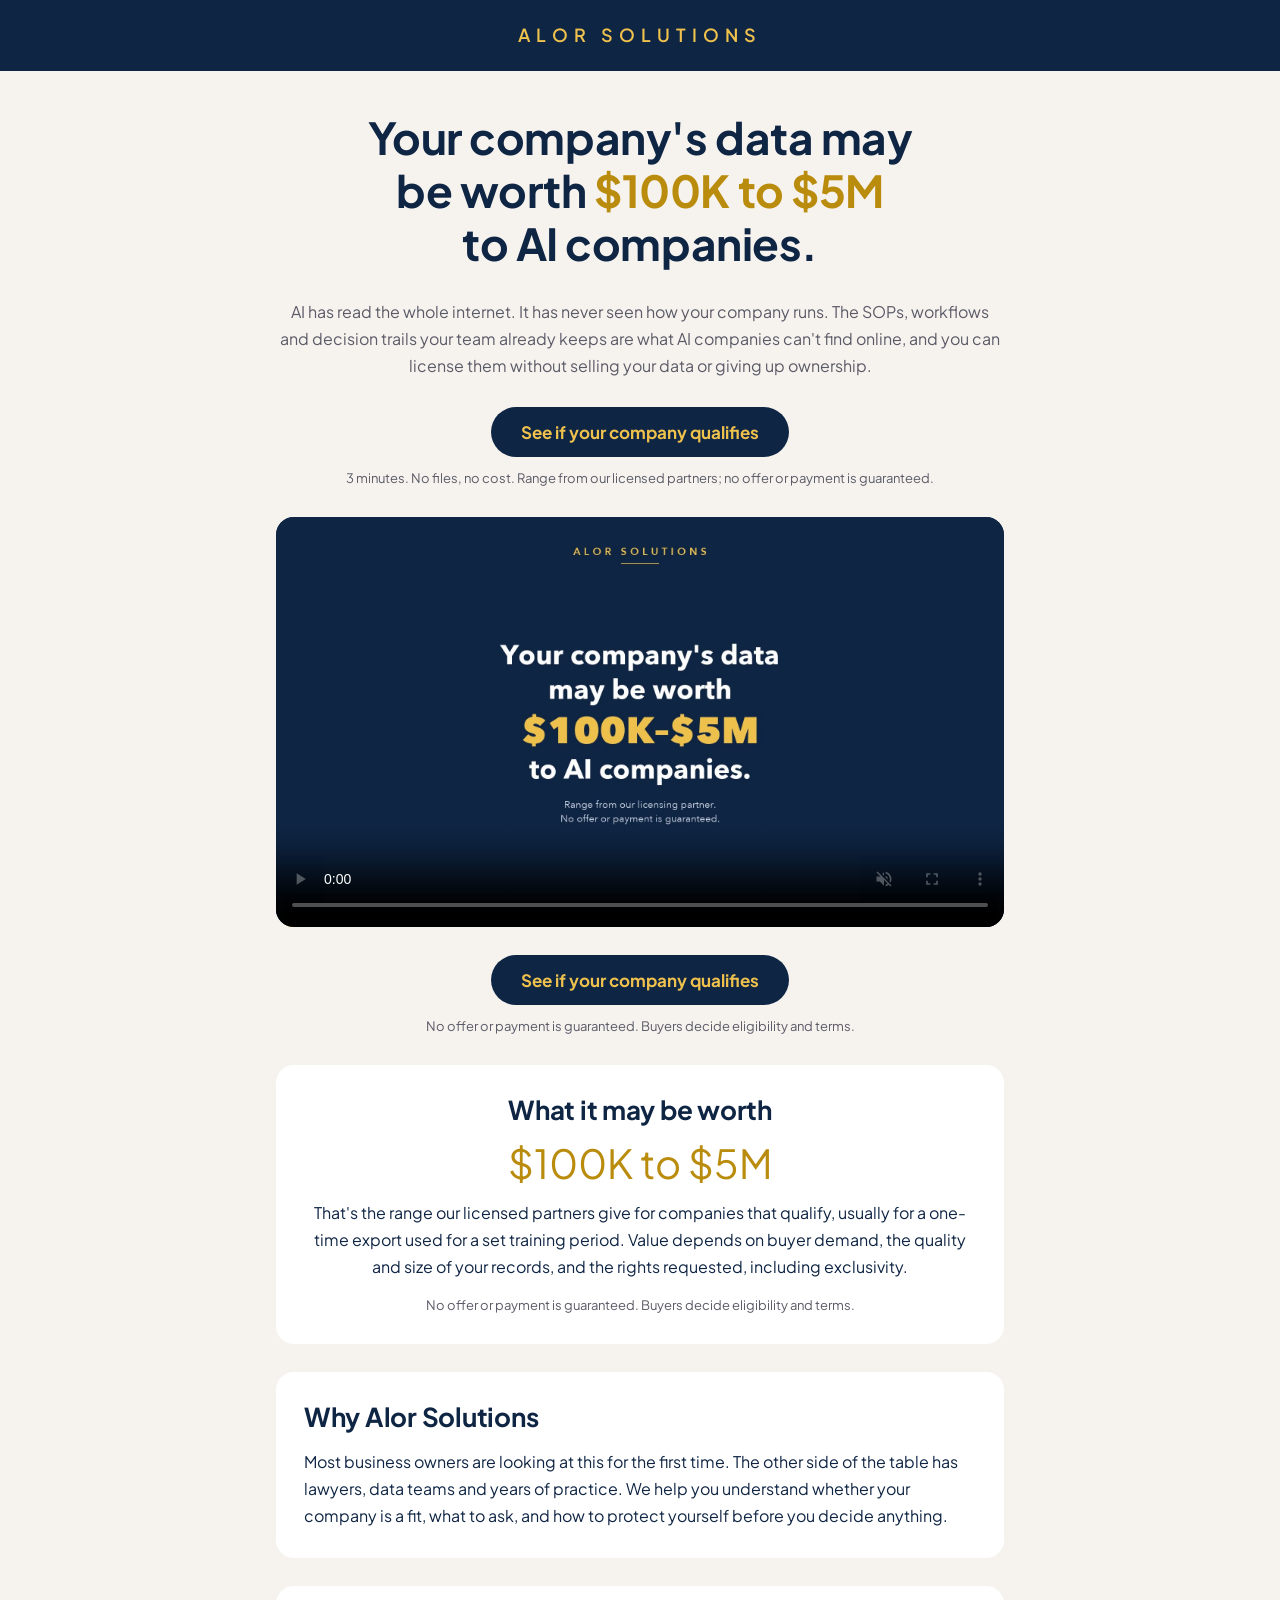
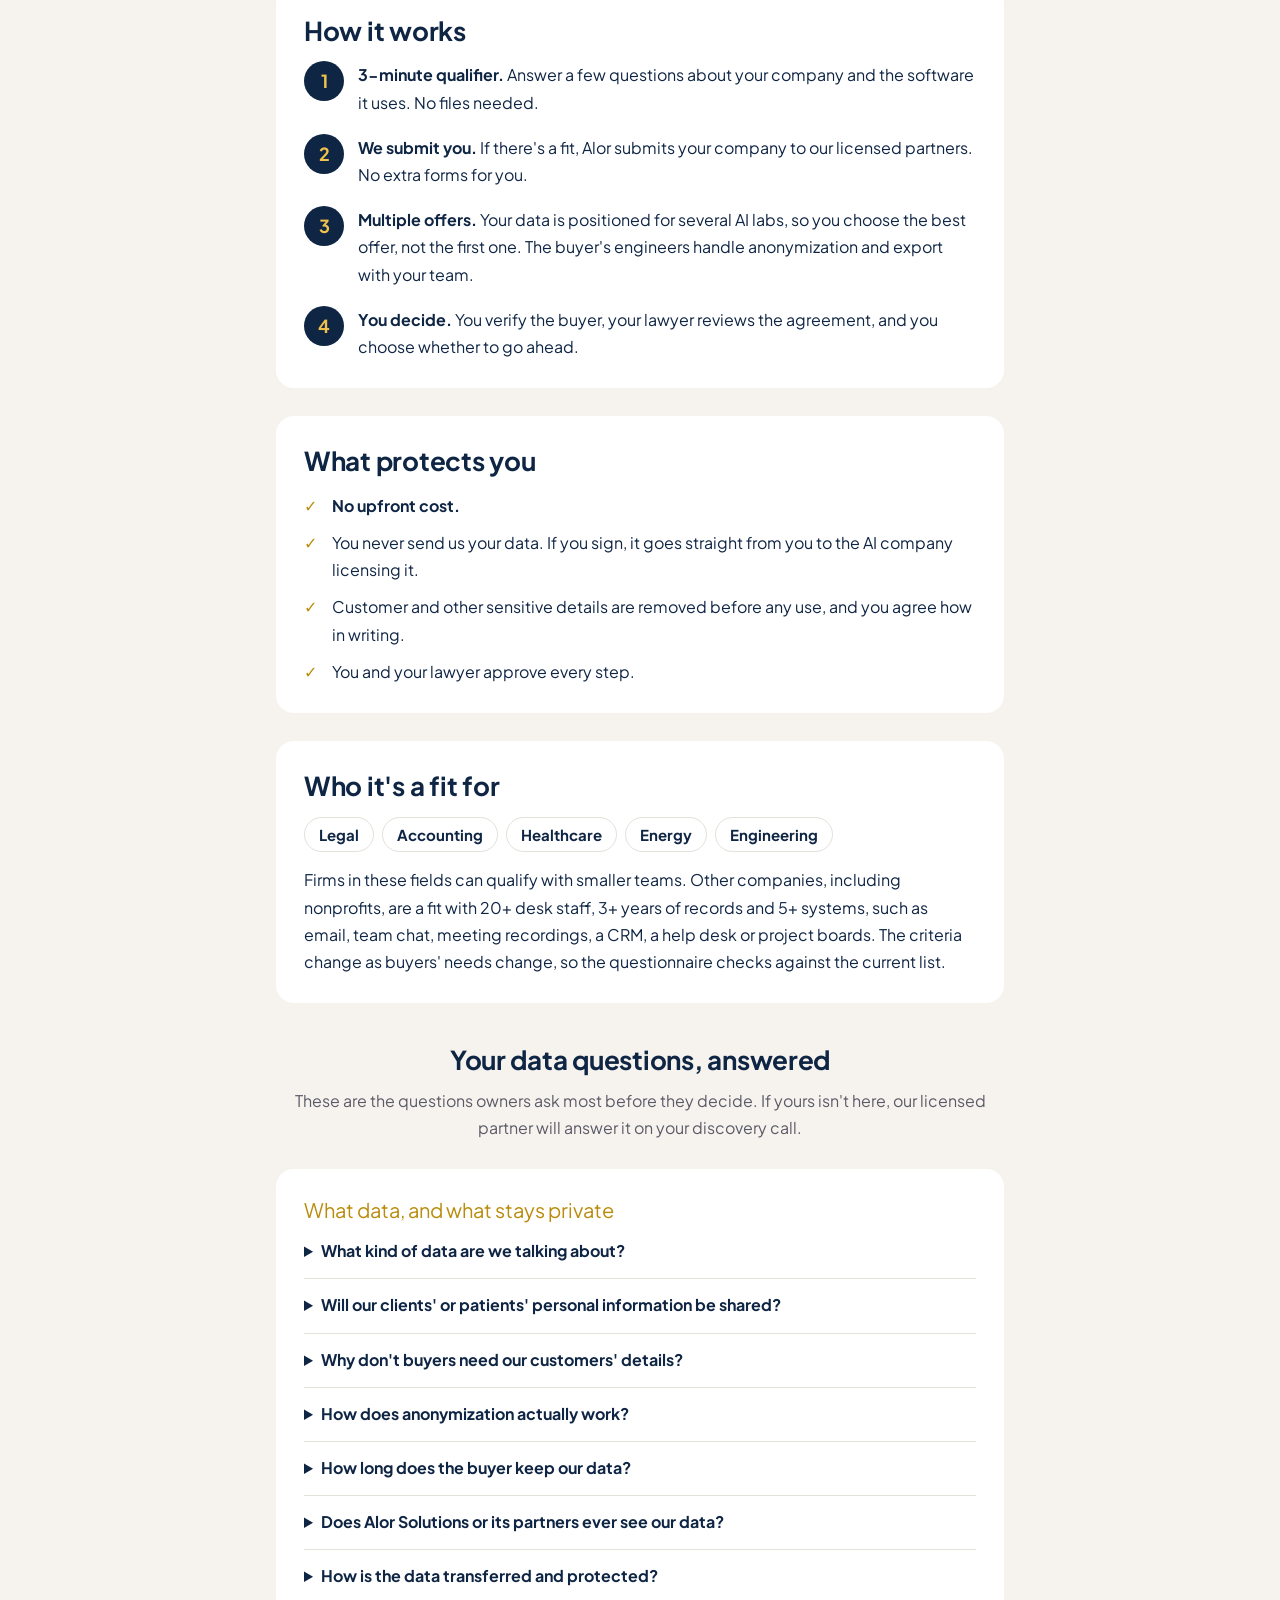
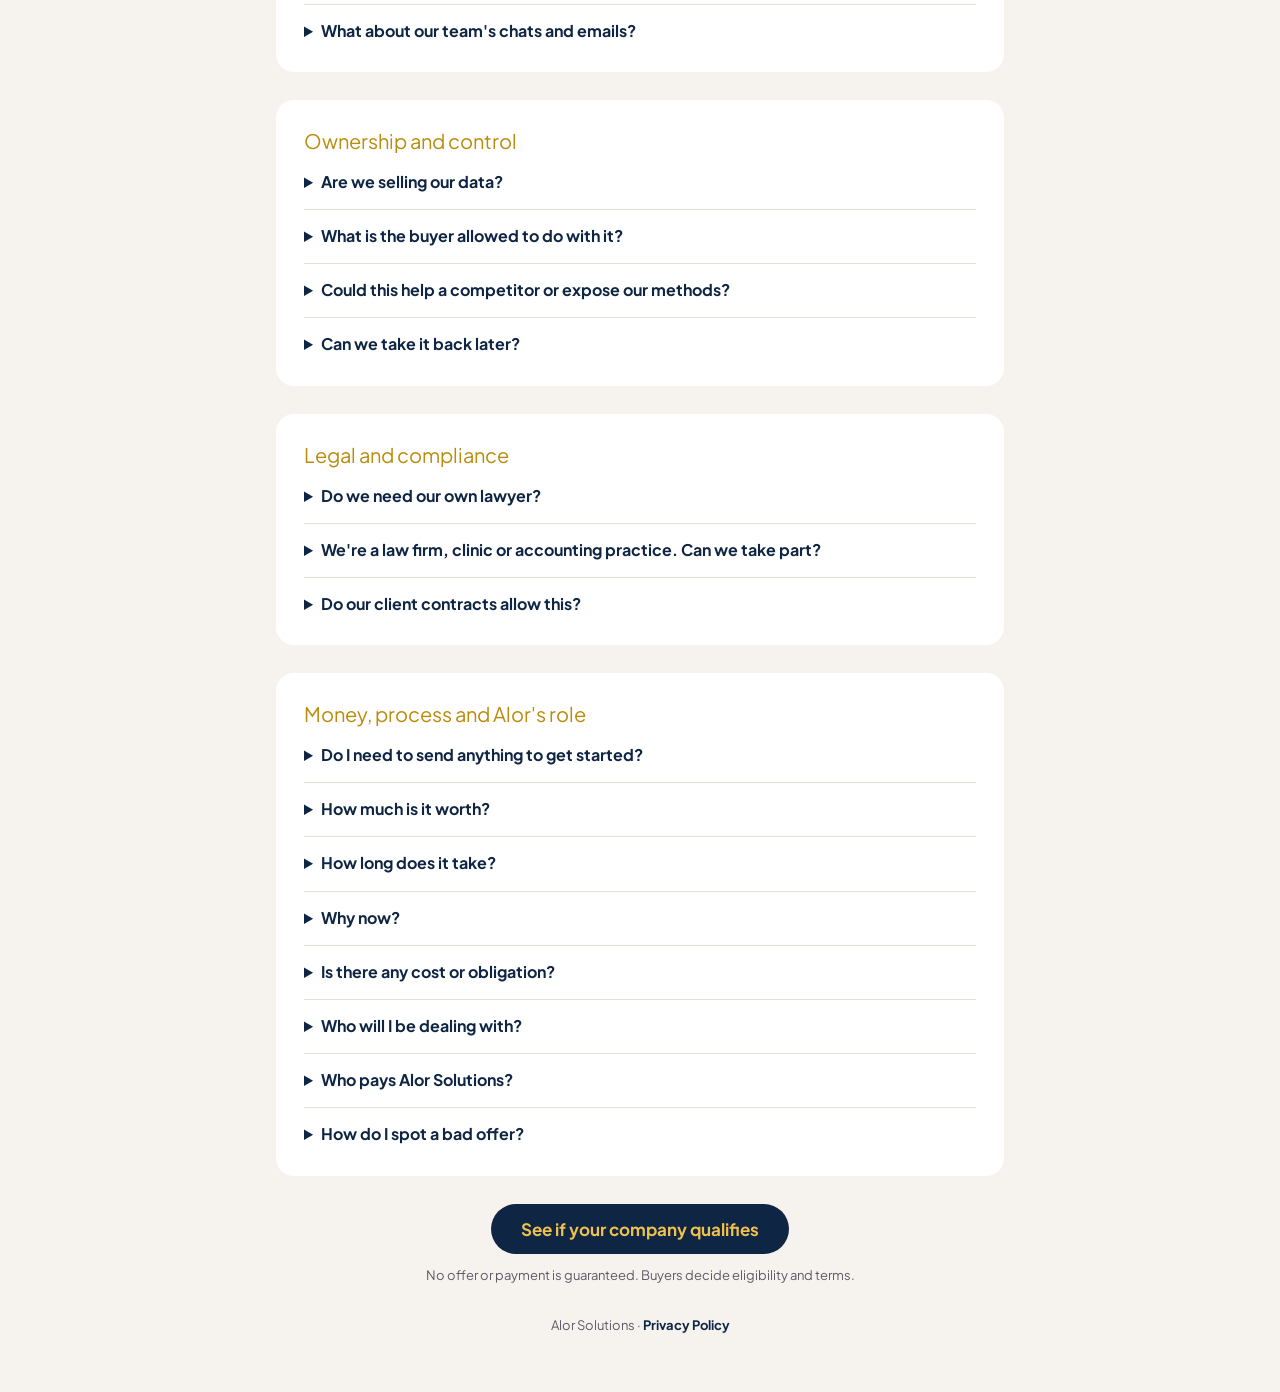
==== AIdataFunding/index.html @ 5f095475 "Publish: AI Data Funding landing page and qualifier at /AIdataFunding Adds the Alor-branded data-lic" ====
<!doctype html>
<html lang="en">
<head>
<meta charset="utf-8">
<meta name="viewport" content="width=device-width, initial-scale=1, viewport-fit=cover">
<title>AI Data Funding | Alor Solutions</title>
<meta name="description" content="Your company's operational data may be worth licensing to AI companies. See if you qualify in 3 minutes.">
<meta property="og:title" content="Your company's data may be worth licensing to AI companies">
<meta property="og:description" content="See if your company qualifies in 3 minutes. No files, no cost.">
<meta property="og:type" content="website">
<meta property="og:url" content="https://alorsolutions.com/AIdataFunding/">
<meta property="og:image" content="https://alorsolutions.com/AIdataFunding/poster-16x9.jpg">
<meta name="twitter:card" content="summary_large_image">
<link rel="preconnect" href="https://fonts.googleapis.com"><link rel="preconnect" href="https://fonts.gstatic.com" crossorigin><link rel="stylesheet" href="https://fonts.googleapis.com/css2?family=Plus+Jakarta+Sans:wght@400;500;600;700;800&display=swap">
<link rel="icon" href="/favicon.png">
<link rel="stylesheet" href="dl.css">
</head>
<body>
<header class="band"><a class="wordmark" href="/">ALOR SOLUTIONS</a></header>

<main class="wrap">
  <h1>Your company's data may be worth <em>$100K&nbsp;to&nbsp;$5M</em> to AI companies.</h1>
  <p class="lede">AI has read the whole internet. It has never seen how your company runs. The SOPs, workflows and decision trails your team already keeps are what AI companies can't find online, and you can license them without selling your data or giving up ownership.</p>
  <div class="cta-row">
    <a class="btn" href="qualify/">See if your company qualifies</a>
    <p class="fine">3 minutes. No files, no cost. Range from our licensed partners; no offer or payment is guaranteed.</p>
  </div>

  <video class="video h" src="alor-data-licensing-16x9.mp4" poster="poster-16x9.jpg" controls muted playsinline preload="metadata" aria-label="Alor Solutions: your company's data may be worth licensing"></video>
  <video class="video v" src="alor-data-licensing-9x16.mp4" poster="poster-9x16.jpg" controls muted playsinline preload="metadata" aria-label="Alor Solutions: your company's data may be worth licensing"></video>

  <div class="cta-row">
    <a class="btn" href="qualify/">See if your company qualifies</a>
    <p class="fine">No offer or payment is guaranteed. Buyers decide eligibility and terms.</p>
  </div>

  <section class="card value">
    <h2>What it may be worth</h2>
    <p class="big">$100K to $5M</p>
    <p>That's the range our licensed partners give for companies that qualify, usually for a one-time export used for a set training period. Value depends on buyer demand, the quality and size of your records, and the rights requested, including exclusivity.</p>
    <p class="fine">No offer or payment is guaranteed. Buyers decide eligibility and terms.</p>
  </section>

  <section class="card">
    <h2>Why Alor Solutions</h2>
    <p>Most business owners are looking at this for the first time. The other side of the table has lawyers, data teams and years of practice. We help you understand whether your company is a fit, what to ask, and how to protect yourself before you decide anything.</p>
  </section>

  <section class="card">
    <h2>How it works</h2>
    <ol class="steps">
      <li><div><b>3-minute qualifier.</b> Answer a few questions about your company and the software it uses. No files needed.</div></li>
      <li><div><b>We submit you.</b> If there's a fit, Alor submits your company to our licensed partners. No extra forms for you.</div></li>
      <li><div><b>Multiple offers.</b> Your data is positioned for several AI labs, so you choose the best offer, not the first one. The buyer's engineers handle anonymization and export with your team.</div></li>
      <li><div><b>You decide.</b> You verify the buyer, your lawyer reviews the agreement, and you choose whether to go ahead.</div></li>
    </ol>
  </section>

  <section class="card">
    <h2>What protects you</h2>
    <ul class="ticks">
      <li><b>No upfront cost.</b></li>
      <li>You never send us your data. If you sign, it goes straight from you to the AI company licensing it.</li>
      <li>Customer and other sensitive details are removed before any use, and you agree how in writing.</li>
      <li>You and your lawyer approve every step.</li>
    </ul>
  </section>

  <section class="card">
    <h2>Who it's a fit for</h2>
    <div class="tags"><span class="tag">Legal</span><span class="tag">Accounting</span><span class="tag">Healthcare</span><span class="tag">Energy</span><span class="tag">Engineering</span></div>
    <p>Firms in these fields can qualify with smaller teams. Other companies, including nonprofits, are a fit with 20+ desk staff, 3+ years of records and 5+ systems, such as email, team chat, meeting recordings, a CRM, a help desk or project boards. The criteria change as buyers' needs change, so the questionnaire checks against the current list.</p>
  </section>

  <section class="faq-head">
    <h2>Your data questions, answered</h2>
    <p class="lede">These are the questions owners ask most before they decide. If yours isn't here, our licensed partner will answer it on your discovery call.</p>
  </section>

  <section class="card">
    <h3 class="group">What data, and what stays private</h3>
    <details><summary>What kind of data are we talking about?</summary><p>Mostly records of how your business works: SOPs and playbooks, process documents, project and task histories, CRM stages, templates, knowledge base articles and reports. Buyers are interested in how work gets done and how decisions get made. You decide what is included, and you can leave anything out.</p></details>
    <details><summary>Will our clients' or patients' personal information be shared?</summary><p>It shouldn't be. Agreements in this market require customer names, contact details and other personal or confidential information to be removed before the data is used. You agree in writing how that happens before anything moves. Ask the buyer to explain their anonymization process in writing, and have your lawyer confirm it meets your obligations.</p></details>
    <details><summary>Why don't buyers need our customers' details?</summary><p>They're interested in how work moves between people and software: a request comes in, someone replies, updates the CRM, then closes it out in billing. That's what AI agents learn from. Who the customer was doesn't matter to them, which is why identities can be removed without losing what makes the data useful.</p></details>
    <details><summary>How does anonymization actually work?</summary><p>There are two common methods. <b>Redaction</b> blanks out identifying details: "Anna emailed Bob about Acme Corp" becomes "[name] emailed [name] about [company]." <b>Transformation</b> swaps them for made-up ones: "Sean emailed Ed about ABC Company." The workflow stays intact, but the real people and companies are gone. Agree in writing which method is used, who does it, and whether it happens before the data leaves your company.</p></details>
    <details><summary>How long does the buyer keep our data?</summary><p>It varies by buyer. Some use a one-time export for a set training period, often around 90 days, then delete it. Don't rely on a typical practice: put the retention period and deletion in the agreement, and ask for written confirmation when it's deleted.</p></details>
    <details><summary>Does Alor Solutions or its partners ever see our data?</summary><p>No. We never ask for, receive or store your business datasets. To start, we only need a general description of the kinds of records you keep. If you sign an agreement, data goes straight from your company to the AI company licensing it.</p></details>
    <details><summary>How is the data transferred and protected?</summary><p>Only after you sign, and only straight to the AI company licensing it. Security terms belong in the agreement. Ask how the data is encrypted in transit and at rest, who can access it, how long it is kept, and how it is deleted at the end.</p></details>
    <details><summary>What about our team's chats and emails?</summary><p>Internal messages often contain employee personal information. If you include them, they need the same removal of personal details, and you may need to tell staff or get consent depending on where you operate. Many companies simply exclude them.</p></details>
  </section>

  <section class="card">
    <h3 class="group">Ownership and control</h3>
    <details><summary>Are we selling our data?</summary><p>No. This is a license, not a sale. You keep ownership of your records. The license spells out what the buyer may use, for what purpose and for how long.</p></details>
    <details><summary>What is the buyer allowed to do with it?</summary><p>Only what the agreement permits, usually training and improving AI models. Check whether the buyer may share or resell the data, whether the license is exclusive, how long it lasts, and what happens when it ends.</p></details>
    <details><summary>Could this help a competitor or expose our methods?</summary><p>It's a fair concern. Models learn general patterns, not your files, but you should still keep out anything you consider a trade secret or a core competitive method. You choose the scope, and you can negotiate limits on how the data is used.</p></details>
    <details><summary>Can we take it back later?</summary><p>You can usually stop future use under the agreement's termination terms, and ask that copies be deleted. A model that has already learned from the data generally can't unlearn it, so treat what you include as a permanent decision.</p></details>
  </section>

  <section class="card">
    <h3 class="group">Legal and compliance</h3>
    <details><summary>Do we need our own lawyer?</summary><p>Yes. Have your own legal adviser review the buyer and the agreement before you sign. We help you prepare the right questions, but we don't give legal advice.</p></details>
    <details><summary>We're a law firm, clinic or accounting practice. Can we take part?</summary><p>These fields are among the strongest fits, and they carry extra rules: client confidentiality and privilege for law firms, health privacy rules such as HIPAA for healthcare, and professional secrecy for accountants. Your counsel decides which records can be included and how.</p></details>
    <details><summary>Do our client contracts allow this?</summary><p>Check them. Engagement letters, NDAs, privacy policies and data processing agreements can limit how you use information about clients. Records that are purely internal, such as your own SOPs and templates, are usually simpler.</p></details>
  </section>

  <section class="card">
    <h3 class="group">Money, process and Alor's role</h3>
    <details><summary>Do I need to send anything to get started?</summary><p>No. The questionnaire only asks about the kinds of records you keep. On the discovery call, our licensed partner goes through your systems with you. You never send data to get started.</p></details>
    <details><summary>How much is it worth?</summary><p>Our licensed partners give a range of $100K to $5M for companies that qualify. There's no standard price within it: value depends on buyer demand, the quality and size of your records and the rights requested, including exclusivity. The buyer decides whether to proceed and what to pay. Anyone who promises you a specific figure before reviewing your data is a red flag.</p></details>
    <details><summary>How long does it take?</summary><p>The first step, a short inventory of your software, takes minutes. From start to finish it currently takes about six to eight weeks.</p></details>
    <details><summary>Why now?</summary><p>AI companies need real business data because AI can't yet teach itself how work gets done. As they collect more of it, each new company's data becomes less scarce, so companies that move early tend to be in the strongest position.</p></details>
    <details><summary>Is there any cost or obligation?</summary><p>No upfront cost and no obligation. You can stop at any step. If a deal completes, any success fee is set out in writing before you sign.</p></details>
    <details><summary>Who will I be dealing with?</summary><p>Alor submits your company to our licensed partners, who then contact you directly to start the review. Any buyer is introduced to you by name, and you can verify both before going further.</p></details>
    <details><summary>Who pays Alor Solutions?</summary><p>There's no cost to you. Alor is compensated by our licensed partners if a deal completes.</p></details>
    <details><summary>How do I spot a bad offer?</summary><p>Walk away if anyone asks you to pay upfront, wants your raw data before a signed agreement, won't say who uses the data or how it's protected, promises a dollar amount before seeing your records, or pushes you to decide on the first call. Hold us to the same standard.</p></details>
  </section>

  <div class="cta-row" id="qualify-cta">
    <a class="btn" href="qualify/">See if your company qualifies</a>
    <p class="fine">No offer or payment is guaranteed. Buyers decide eligibility and terms.</p>
  </div>

  <p class="sign fine">Alor Solutions · <a href="https://roladiab.com/privacy" target="_blank" rel="noopener">Privacy Policy</a></p>
</main>
<script>
  // Keep a rep's code (?rep=CODE) on the way to the qualifier.
  (function () {
    var rep = new URLSearchParams(location.search).get("rep");
    if (!rep) return;
    document.querySelectorAll('a[href="qualify/"]') /* all qualifier buttons */.forEach(function (a) { a.href = "qualify/?rep=" + encodeURIComponent(rep); });
  })();
</script>
</body>
</html>
---- AIdataFunding/dl.css ----
/* AI Data Funding pages. Alor Solutions brand, matching alorsolutions.com (src/index.css). */
:root {
  --blue: #0F2544;      /* Alor navy */
  --gold: #EFC14D;      /* Alor gold */
  --gold-text: #BA8C0D; /* Alor gold-dark, for gold text on light backgrounds */
  --ink: #0F2544;
  --muted: #5B5B67;
  --page: #F6F3EF;      /* Alor cream */
  --card: #FFFFFF;
  --line: #E4E1DA;
  --err: #B3261E;
  --serif: 'Plus Jakarta Sans', 'Inter', system-ui, sans-serif;
  --sans: 'Plus Jakarta Sans', 'Inter', system-ui, sans-serif;
}
* { box-sizing: border-box; }
[hidden] { display: none !important; }
html { -webkit-text-size-adjust: 100%; }
body { margin: 0; background: var(--page); color: var(--ink); font: 16px/1.7 var(--sans); }
.band { background: var(--blue); padding: 22px max(16px, env(safe-area-inset-right, 0px)) 22px max(16px, env(safe-area-inset-left, 0px)); text-align: center; }
.wordmark { font: 600 18px var(--serif); letter-spacing: 6px; color: var(--gold); text-decoration: none; }
.wrap { max-width: 760px; margin: 0 auto; padding: 40px max(16px, env(safe-area-inset-right, 0px)) 56px max(16px, env(safe-area-inset-left, 0px)); display: grid; gap: 28px; }
.wrap.narrow { max-width: 640px; }
h1, h2 { font-family: var(--serif); color: var(--blue); text-wrap: balance; margin: 0; font-weight: 700; letter-spacing: -0.01em; }
h1 { font-size: clamp(30px, 6vw, 44px); line-height: 1.2; text-align: center; }
h1 em { color: var(--gold-text); font-style: normal; }
h2 { font-size: 26px; line-height: 1.3; }
.intro { display: grid; gap: 10px; }
.lede { text-align: center; max-width: 60ch; margin: 0 auto; color: var(--muted); }
.video { width: 100%; max-width: 100%; border-radius: 18px; background: var(--blue); display: block; aspect-ratio: 16 / 9; }
.video.v { display: none; aspect-ratio: 9 / 16; max-width: 360px; margin: 0 auto; }
@media (max-width: 560px) { .video.h { display: none; } .video.v { display: block; } }
.cta-row, .cta-col { display: flex; flex-direction: column; align-items: center; gap: 10px; }
.btn { display: inline-block; background: var(--blue); color: var(--gold); font: bold 17px var(--sans); text-decoration: none; padding: 14px 30px; border-radius: 999px; border: 0; cursor: pointer; text-align: center; }
.btn.alt { background: var(--card); color: var(--blue); border: 2px solid var(--blue); }
.btn:focus-visible, .ghost:focus-visible, input:focus-visible, select:focus-visible, textarea:focus-visible { outline: 3px solid var(--gold-text); outline-offset: 2px; }
.ghost { background: none; border: 0; color: var(--blue); font: bold 16px var(--sans); cursor: pointer; padding: 12px 8px; }
.fine { font-size: 13px; color: var(--muted); text-align: center; margin: 0; }
.fine.left { text-align: left; }
.fine a, .card a:not(.btn) { color: var(--blue); font-weight: bold; text-decoration: none; }
.card { background: var(--card); border-radius: 18px; padding: 28px; display: grid; gap: 14px; }
.card p { margin: 0; }
.steps { list-style: none; margin: 0; padding: 0; display: grid; gap: 18px; counter-reset: s; }
.steps li { display: grid; grid-template-columns: 40px 1fr; gap: 14px; align-items: start; counter-increment: s; }
.steps li::before { content: counter(s); width: 40px; height: 40px; border-radius: 999px; background: var(--blue); color: var(--gold); font: bold 18px/40px var(--serif); text-align: center; }
.steps b, .ticks b { color: var(--blue); }
.ticks { list-style: none; margin: 0; padding: 0; display: grid; gap: 10px; }
.ticks li { padding-left: 28px; position: relative; }
.ticks li::before { content: "✓"; position: absolute; left: 0; color: var(--gold-text); font-weight: bold; }
.tags { display: flex; flex-wrap: wrap; gap: 8px; }
.tag { border: 1px solid var(--line); border-radius: 999px; padding: 4px 14px; font-size: 15px; color: var(--blue); font-weight: bold; }
.value { text-align: center; }
.value .big { font: 40px/1.1 var(--serif); color: var(--gold-text); }
details { border-top: 1px solid var(--line); padding-top: 12px; }
details:first-of-type { border-top: 0; padding-top: 0; }
summary { cursor: pointer; font-weight: bold; color: var(--blue); }
details p { margin-top: 8px; }
.faq-head { display: grid; gap: 10px; text-align: center; padding-top: 12px; }
.group { margin: 0; font: 20px/1.3 var(--serif); color: var(--gold-text); }

/* Questionnaire */
.progress { list-style: none; margin: 0; padding: 0; display: grid; grid-template-columns: repeat(5, 1fr); gap: 6px; font-size: 12px; color: var(--muted); text-align: center; }
.progress li { border-top: 4px solid var(--line); padding-top: 6px; }
.progress li.on { border-color: var(--blue); color: var(--blue); font-weight: bold; }
fieldset { border: 0; margin: 0; padding: 0; display: grid; gap: 18px; min-width: 0; }
legend { font: 24px/1.3 var(--serif); color: var(--blue); padding: 0; margin-bottom: 6px; }
label { display: grid; gap: 6px; font-weight: bold; color: var(--ink); min-width: 0; }
.hint { font-weight: normal; font-size: 14px; color: var(--muted); line-height: 1.5; }
input:not([type=radio]):not([type=checkbox]), select, textarea { font: 16px var(--sans); color: var(--ink); background: var(--card); border: 1px solid var(--line); border-radius: 10px; padding: 11px 12px; width: 100%; min-width: 0; }
textarea { resize: vertical; }
.row2 { display: grid; grid-template-columns: 1fr 1fr; gap: 14px; }
@media (max-width: 480px) { .row2 { grid-template-columns: 1fr; } }
.q { display: grid; gap: 8px; }
.ql { font-weight: bold; margin: 0; }
.opt { display: flex; gap: 10px; align-items: flex-start; font-weight: normal; cursor: pointer; }
.opt input { margin-top: 5px; accent-color: var(--blue); width: 18px; height: 18px; flex: none; }
.checks { display: grid; gap: 8px; }
.consent { line-height: 1.6; }
.note { color: var(--muted); }
.manifest { display: grid; gap: 12px; background: var(--page); border-radius: 12px; padding: 16px; }
.mrow { display: grid; grid-template-columns: 1fr 120px 1fr; gap: 10px; align-items: end; }
.mrow .mname { grid-column: 1 / -1; margin: 0; color: var(--blue); font-weight: bold; }
.mrow label { font-weight: normal; font-size: 14px; }
@media (max-width: 560px) { .mrow { grid-template-columns: 1fr; } }
.nav { display: flex; justify-content: space-between; align-items: center; gap: 12px; }
.nav .btn { margin-left: auto; }
.err { color: var(--err); font-weight: bold; margin: 0; }
.result { text-align: left; }
.result h2 { text-align: center; }
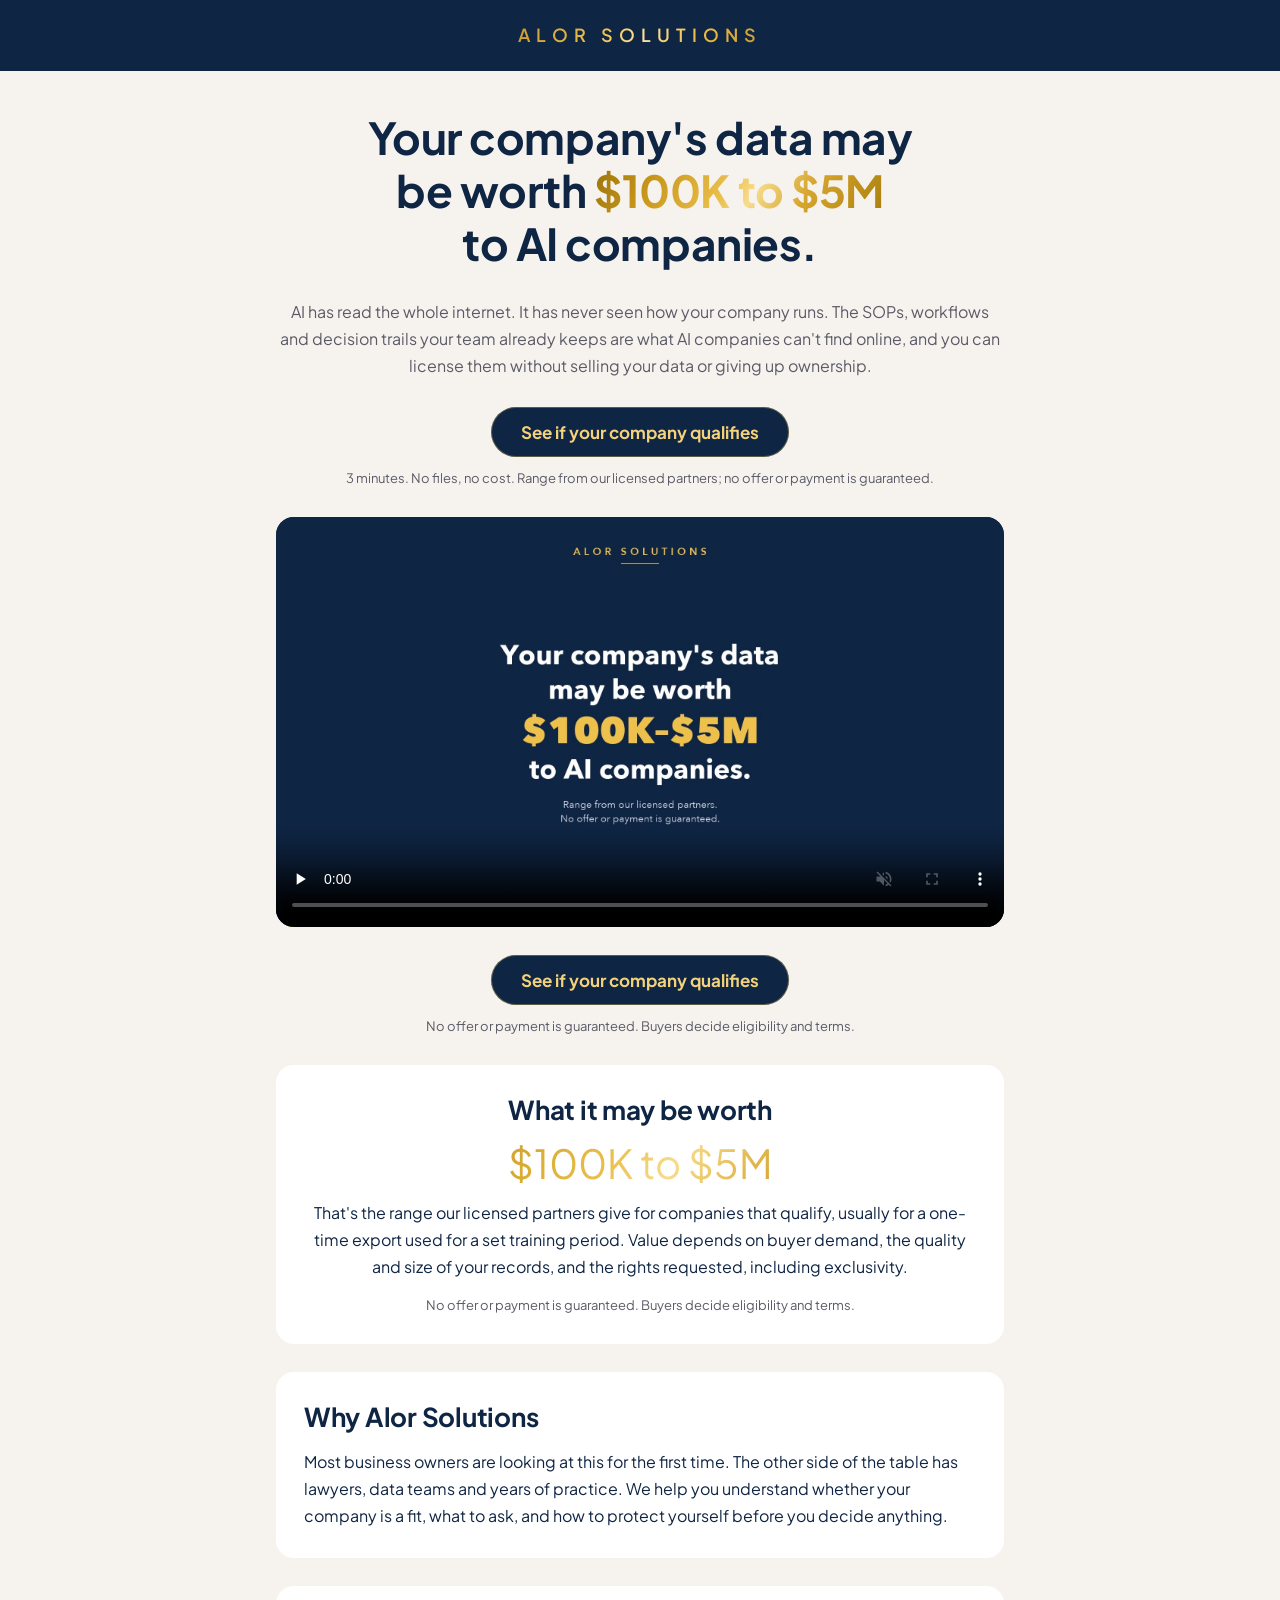
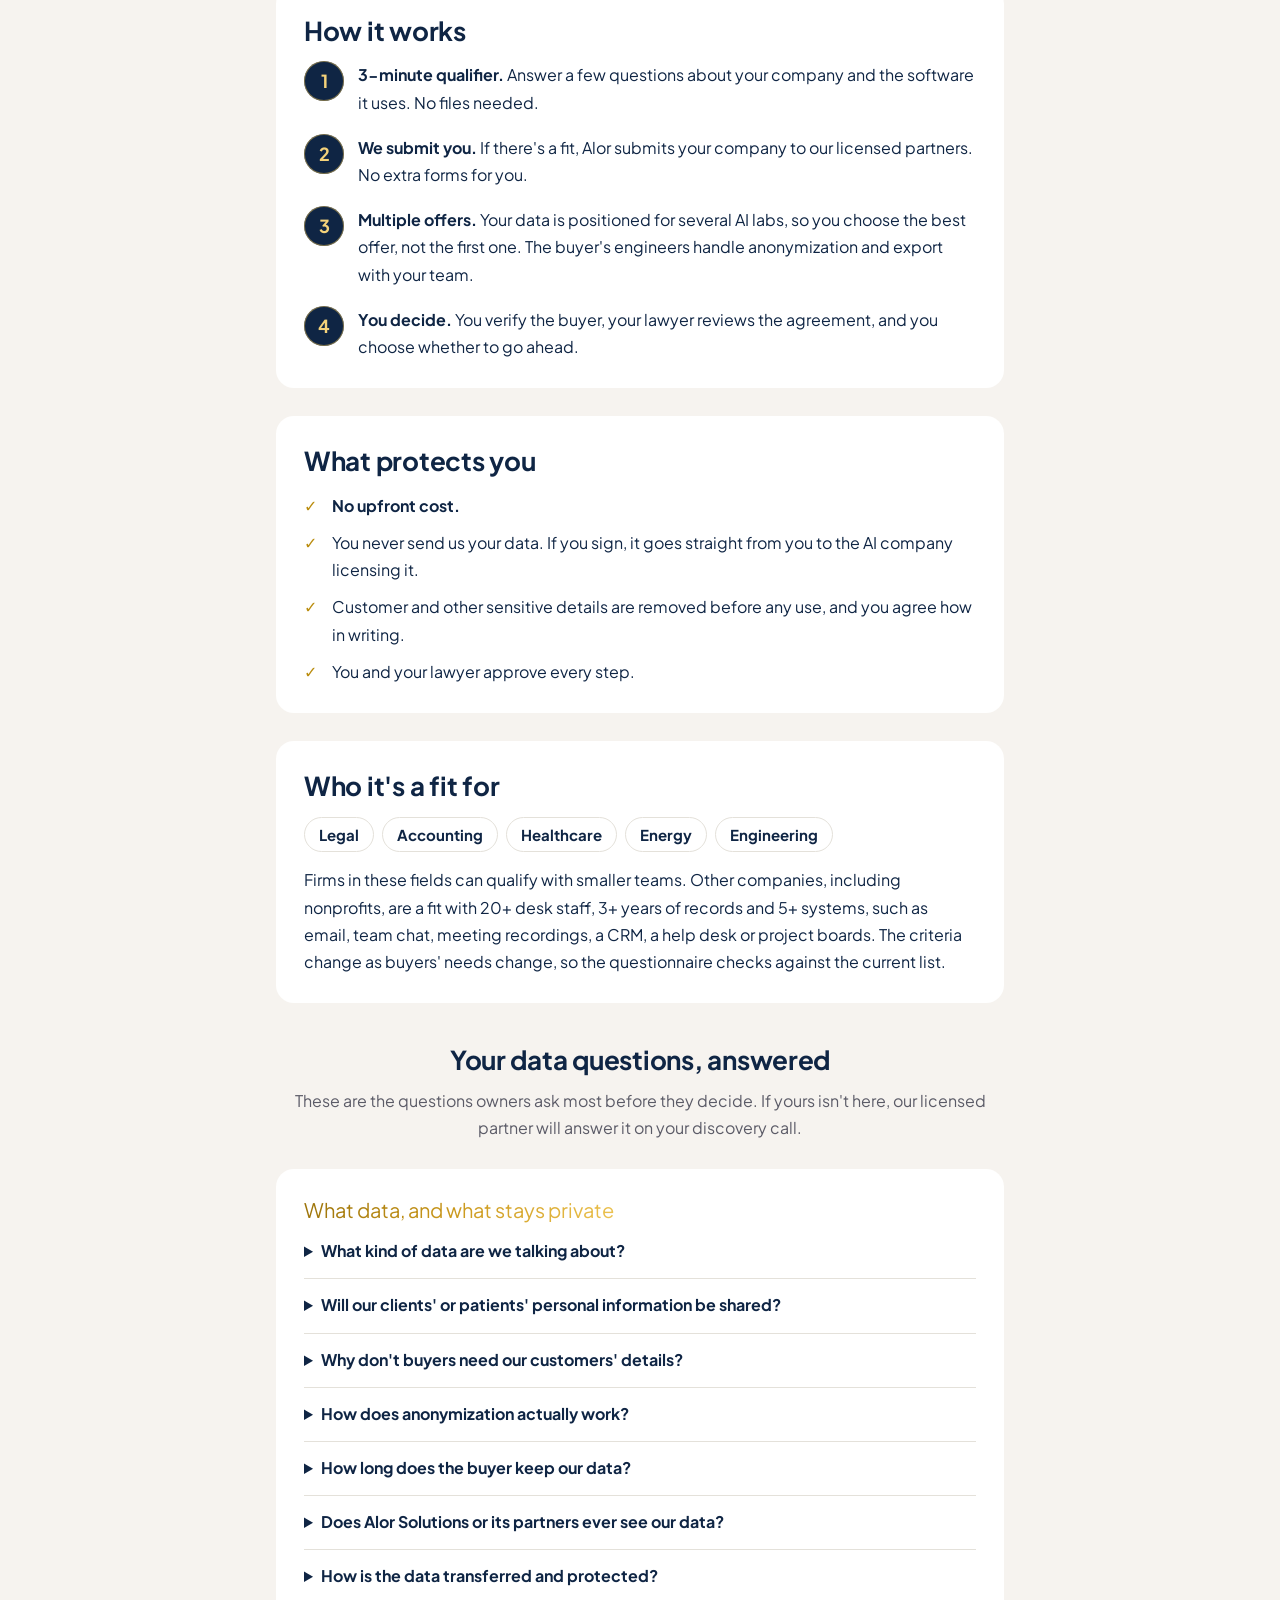
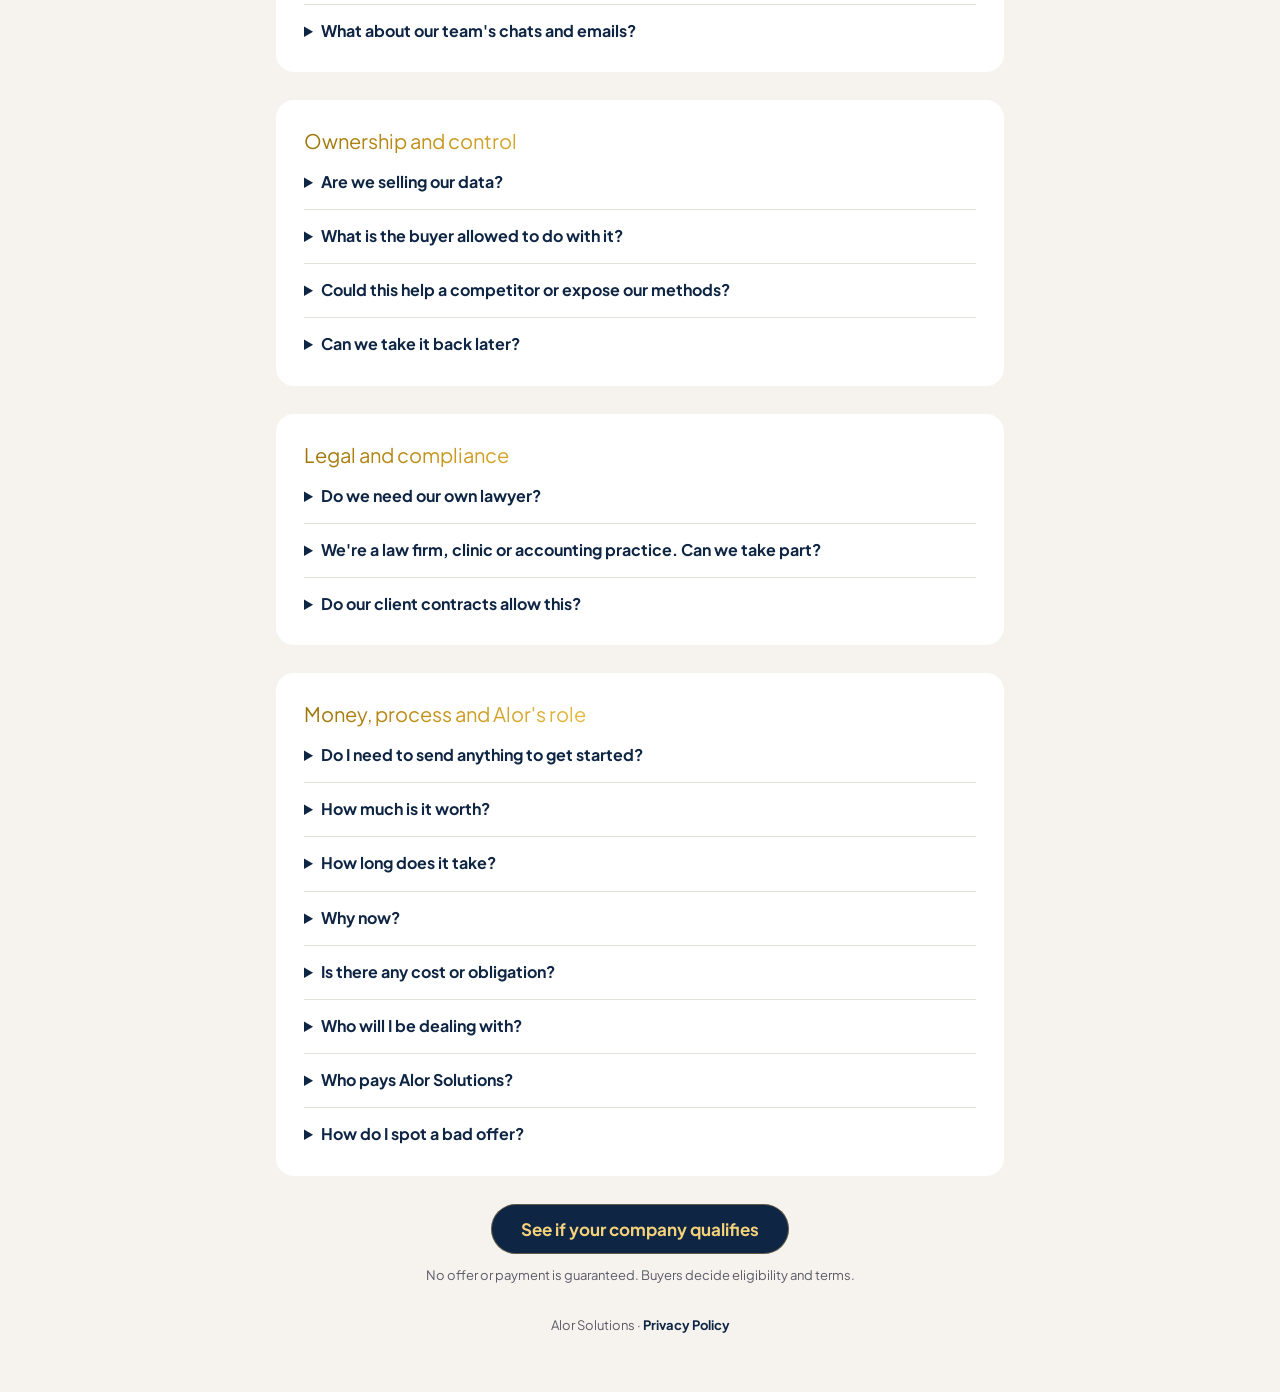
==== commit ae503c4c: "AI Data Funding: no Alor booking step, 'licensed partners' wording, metallic gold - Qualified/review" ====
--- a/AIdataFunding/index.html
+++ b/AIdataFunding/index.html
@@ -26,8 +26,8 @@
     <p class="fine">3 minutes. No files, no cost. Range from our licensed partners; no offer or payment is guaranteed.</p>
   </div>
 
-  <video class="video h" src="alor-data-licensing-16x9.mp4" poster="poster-16x9.jpg" controls muted playsinline preload="metadata" aria-label="Alor Solutions: your company's data may be worth licensing"></video>
-  <video class="video v" src="alor-data-licensing-9x16.mp4" poster="poster-9x16.jpg" controls muted playsinline preload="metadata" aria-label="Alor Solutions: your company's data may be worth licensing"></video>
+  <video class="video h" src="alor-data-licensing-16x9.mp4" poster="poster-16x9.jpg" controls muted playsinline preload="none" aria-label="Alor Solutions: your company's data may be worth licensing"></video>
+  <video class="video v" src="alor-data-licensing-9x16.mp4" poster="poster-9x16.jpg" controls muted playsinline preload="none" aria-label="Alor Solutions: your company's data may be worth licensing"></video>
 
   <div class="cta-row">
     <a class="btn" href="qualify/">See if your company qualifies</a>
--- a/AIdataFunding/dl.css
+++ b/AIdataFunding/dl.css
@@ -86,3 +86,24 @@
 .err { color: var(--err); font-weight: bold; margin: 0; }
 .result { text-align: left; }
 .result h2 { text-align: center; }
+
+/* Elevated metallic gold (Alor gold family). Solid fallback first, gradient where supported. */
+:root {
+  --gold-metal: linear-gradient(120deg, #9A7209 0%, #C9971C 22%, #E9BE4A 45%, #F7DC8C 55%, #D6A52E 72%, #A87E0B 100%);
+  --gold-metal-light: linear-gradient(120deg, #C99A2E 0%, #EFC14D 35%, #FBE3A0 52%, #EFC14D 70%, #C99A2E 100%);
+}
+h1 em, .value .big, .group {
+  color: var(--gold-text);
+  background: var(--gold-metal);
+  -webkit-background-clip: text;
+  background-clip: text;
+  -webkit-text-fill-color: transparent;
+}
+.wordmark {
+  background: var(--gold-metal-light);
+  -webkit-background-clip: text;
+  background-clip: text;
+  -webkit-text-fill-color: transparent;
+}
+.btn { color: #F4D27A; box-shadow: inset 0 0 0 1px rgba(239, 193, 77, 0.35); }
+.steps li::before { color: #F4D27A; box-shadow: inset 0 0 0 1px rgba(239, 193, 77, 0.45); }
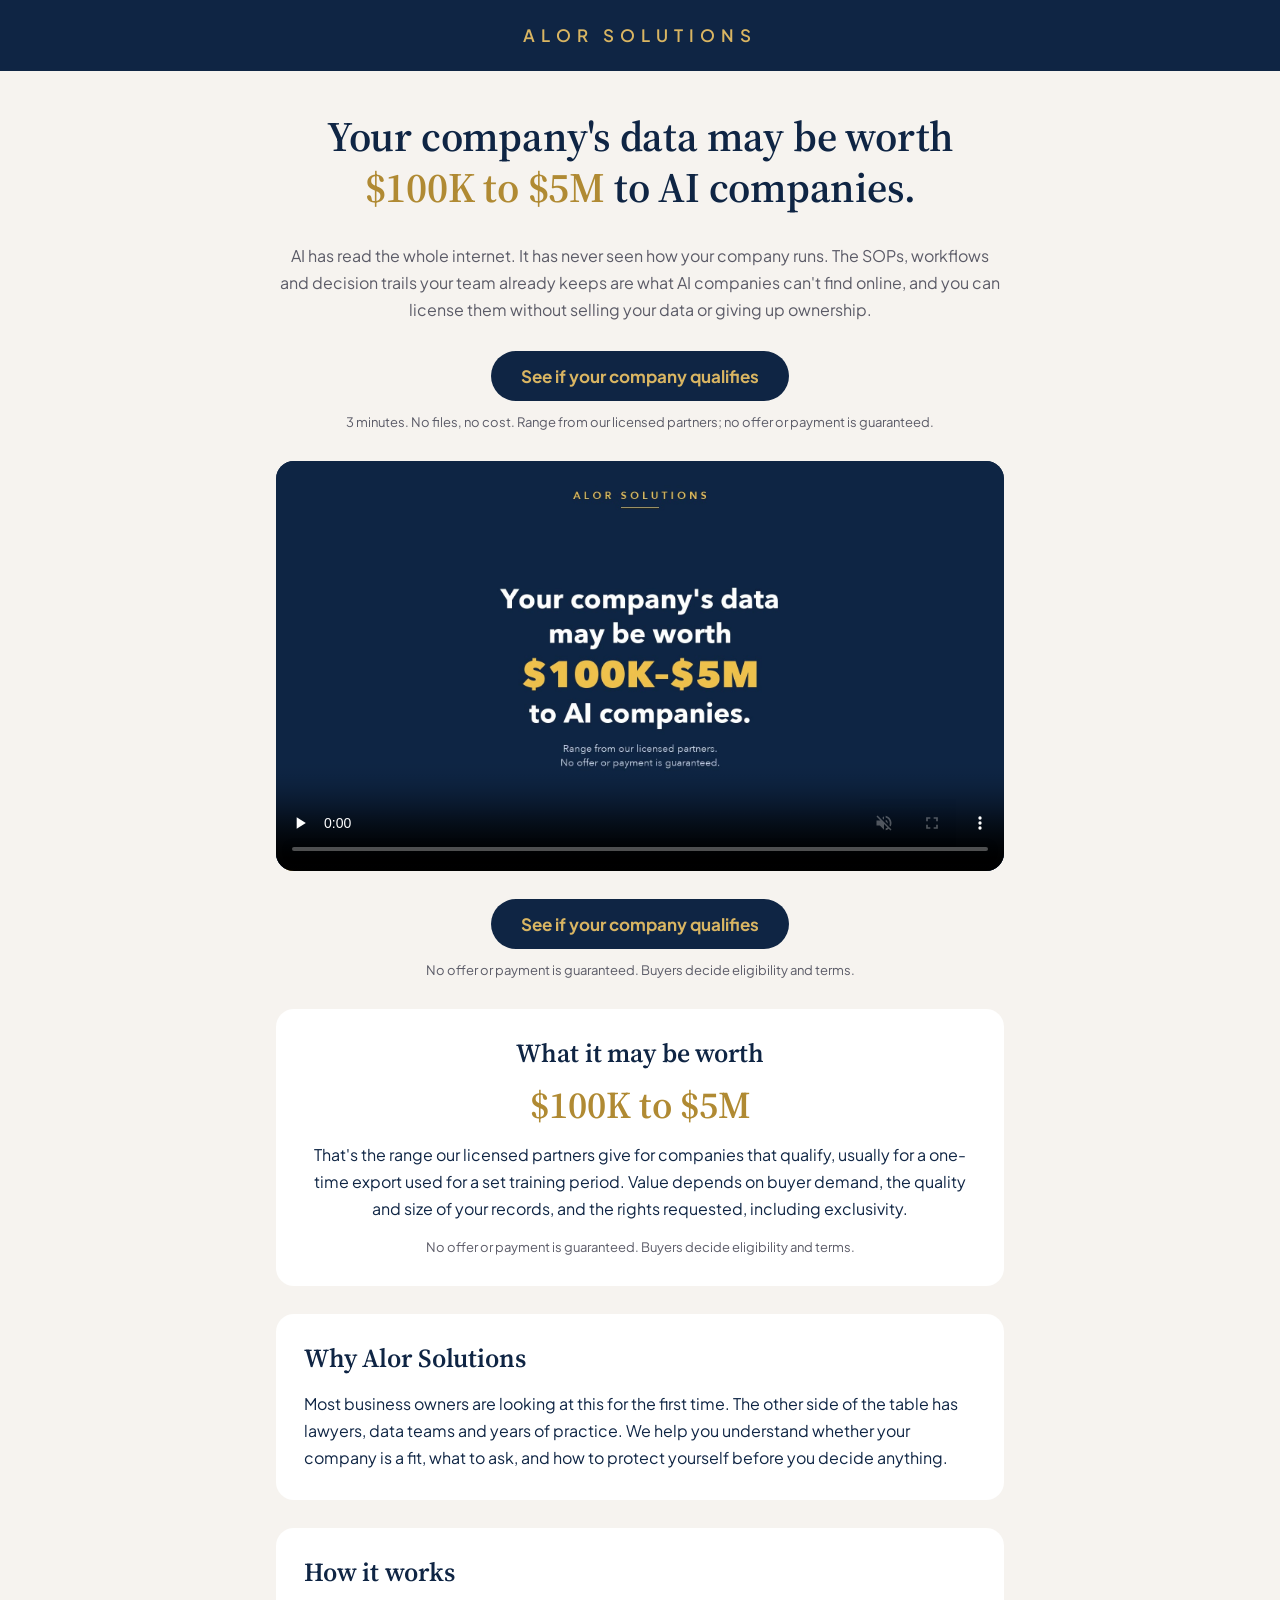
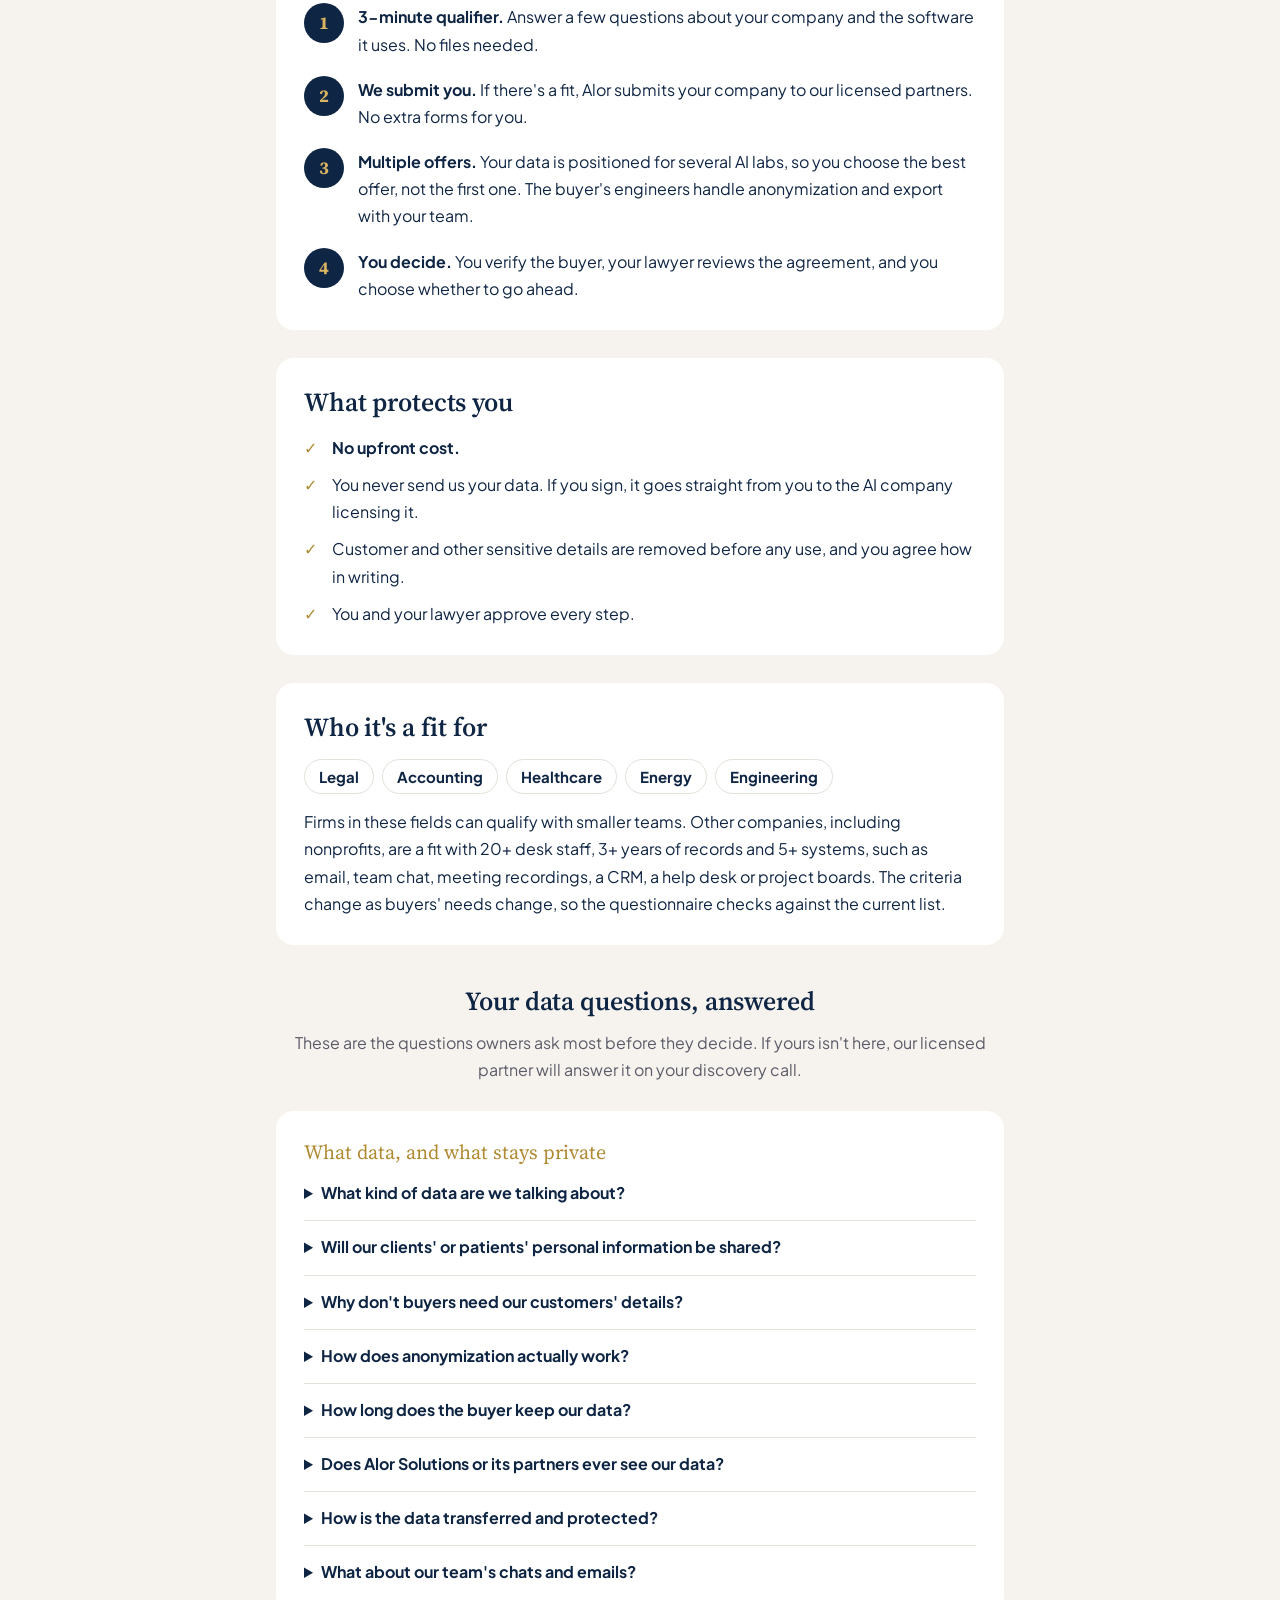
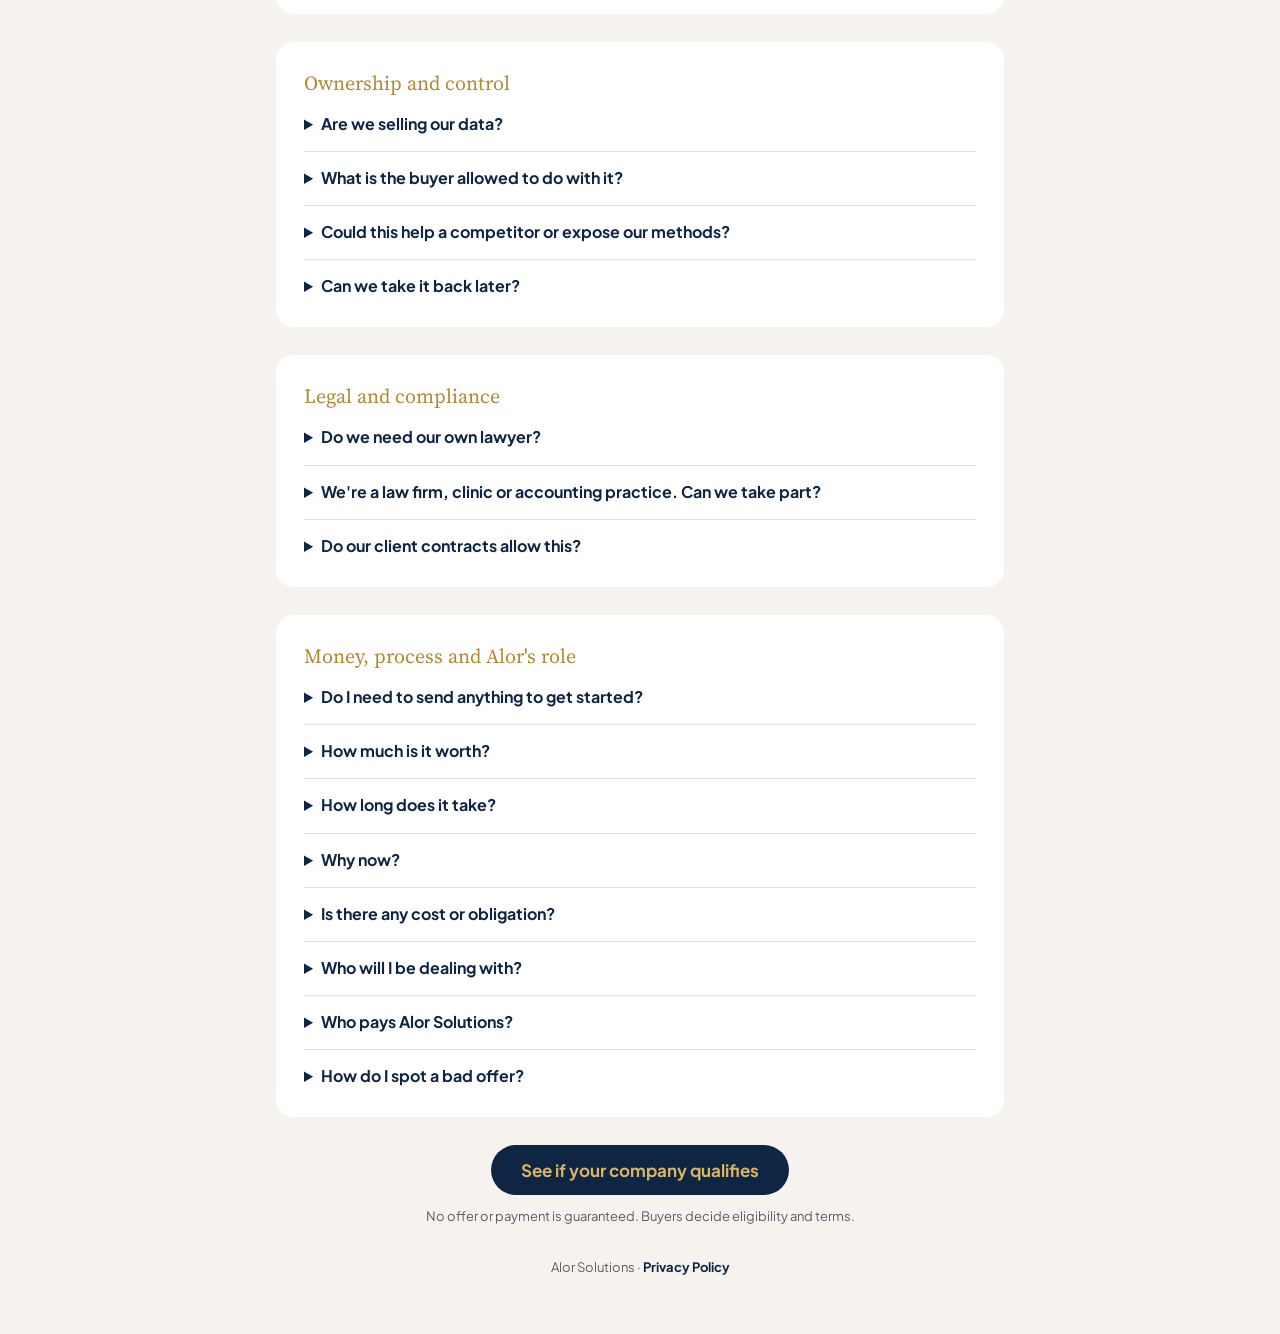
==== commit 17dc1116: "AI Data Funding: professional serif headings and classic gold Co-Authored-By: Claude Opus 5.5 <norep" ====
--- a/AIdataFunding/index.html
+++ b/AIdataFunding/index.html
@@ -11,7 +11,7 @@
 <meta property="og:url" content="https://alorsolutions.com/AIdataFunding/">
 <meta property="og:image" content="https://alorsolutions.com/AIdataFunding/poster-16x9.jpg">
 <meta name="twitter:card" content="summary_large_image">
-<link rel="preconnect" href="https://fonts.googleapis.com"><link rel="preconnect" href="https://fonts.gstatic.com" crossorigin><link rel="stylesheet" href="https://fonts.googleapis.com/css2?family=Plus+Jakarta+Sans:wght@400;500;600;700;800&display=swap">
+<link rel="preconnect" href="https://fonts.googleapis.com"><link rel="preconnect" href="https://fonts.gstatic.com" crossorigin><link rel="stylesheet" href="https://fonts.googleapis.com/css2?family=Plus+Jakarta+Sans:wght@400;500;600;700;800&family=Source+Serif+4:opsz,wght@8..60,500;8..60,600&display=swap">
 <link rel="icon" href="/favicon.png">
 <link rel="stylesheet" href="dl.css">
 </head>
--- a/AIdataFunding/dl.css
+++ b/AIdataFunding/dl.css
@@ -1,15 +1,15 @@
 /* AI Data Funding pages. Alor Solutions brand, matching alorsolutions.com (src/index.css). */
 :root {
   --blue: #0F2544;      /* Alor navy */
-  --gold: #EFC14D;      /* Alor gold */
-  --gold-text: #BA8C0D; /* Alor gold-dark, for gold text on light backgrounds */
+  --gold: #D9B562;      /* Alor gold, on navy */
+  --gold-text: #B08A33; /* classic gold, readable on cream */
   --ink: #0F2544;
   --muted: #5B5B67;
   --page: #F6F3EF;      /* Alor cream */
   --card: #FFFFFF;
   --line: #E4E1DA;
   --err: #B3261E;
-  --serif: 'Plus Jakarta Sans', 'Inter', system-ui, sans-serif;
+  --serif: 'Source Serif 4', Georgia, 'Times New Roman', serif;
   --sans: 'Plus Jakarta Sans', 'Inter', system-ui, sans-serif;
 }
 * { box-sizing: border-box; }
@@ -17,11 +17,11 @@
 html { -webkit-text-size-adjust: 100%; }
 body { margin: 0; background: var(--page); color: var(--ink); font: 16px/1.7 var(--sans); }
 .band { background: var(--blue); padding: 22px max(16px, env(safe-area-inset-right, 0px)) 22px max(16px, env(safe-area-inset-left, 0px)); text-align: center; }
-.wordmark { font: 600 18px var(--serif); letter-spacing: 6px; color: var(--gold); text-decoration: none; }
+.wordmark { font: 600 17px var(--sans); letter-spacing: 6px; color: var(--gold); text-decoration: none; }
 .wrap { max-width: 760px; margin: 0 auto; padding: 40px max(16px, env(safe-area-inset-right, 0px)) 56px max(16px, env(safe-area-inset-left, 0px)); display: grid; gap: 28px; }
 .wrap.narrow { max-width: 640px; }
-h1, h2 { font-family: var(--serif); color: var(--blue); text-wrap: balance; margin: 0; font-weight: 700; letter-spacing: -0.01em; }
-h1 { font-size: clamp(30px, 6vw, 44px); line-height: 1.2; text-align: center; }
+h1, h2 { font-family: var(--serif); color: var(--blue); text-wrap: balance; margin: 0; font-weight: 600; letter-spacing: -0.005em; }
+h1 { font-size: clamp(30px, 5.5vw, 42px); line-height: 1.22; text-align: center; }
 h1 em { color: var(--gold-text); font-style: normal; }
 h2 { font-size: 26px; line-height: 1.3; }
 .intro { display: grid; gap: 10px; }
@@ -49,7 +49,7 @@
 .tags { display: flex; flex-wrap: wrap; gap: 8px; }
 .tag { border: 1px solid var(--line); border-radius: 999px; padding: 4px 14px; font-size: 15px; color: var(--blue); font-weight: bold; }
 .value { text-align: center; }
-.value .big { font: 40px/1.1 var(--serif); color: var(--gold-text); }
+.value .big { font: 600 38px/1.1 var(--serif); color: var(--gold-text); }
 details { border-top: 1px solid var(--line); padding-top: 12px; }
 details:first-of-type { border-top: 0; padding-top: 0; }
 summary { cursor: pointer; font-weight: bold; color: var(--blue); }
@@ -87,23 +87,3 @@
 .result { text-align: left; }
 .result h2 { text-align: center; }
 
-/* Elevated metallic gold (Alor gold family). Solid fallback first, gradient where supported. */
-:root {
-  --gold-metal: linear-gradient(120deg, #9A7209 0%, #C9971C 22%, #E9BE4A 45%, #F7DC8C 55%, #D6A52E 72%, #A87E0B 100%);
-  --gold-metal-light: linear-gradient(120deg, #C99A2E 0%, #EFC14D 35%, #FBE3A0 52%, #EFC14D 70%, #C99A2E 100%);
-}
-h1 em, .value .big, .group {
-  color: var(--gold-text);
-  background: var(--gold-metal);
-  -webkit-background-clip: text;
-  background-clip: text;
-  -webkit-text-fill-color: transparent;
-}
-.wordmark {
-  background: var(--gold-metal-light);
-  -webkit-background-clip: text;
-  background-clip: text;
-  -webkit-text-fill-color: transparent;
-}
-.btn { color: #F4D27A; box-shadow: inset 0 0 0 1px rgba(239, 193, 77, 0.35); }
-.steps li::before { color: #F4D27A; box-shadow: inset 0 0 0 1px rgba(239, 193, 77, 0.45); }
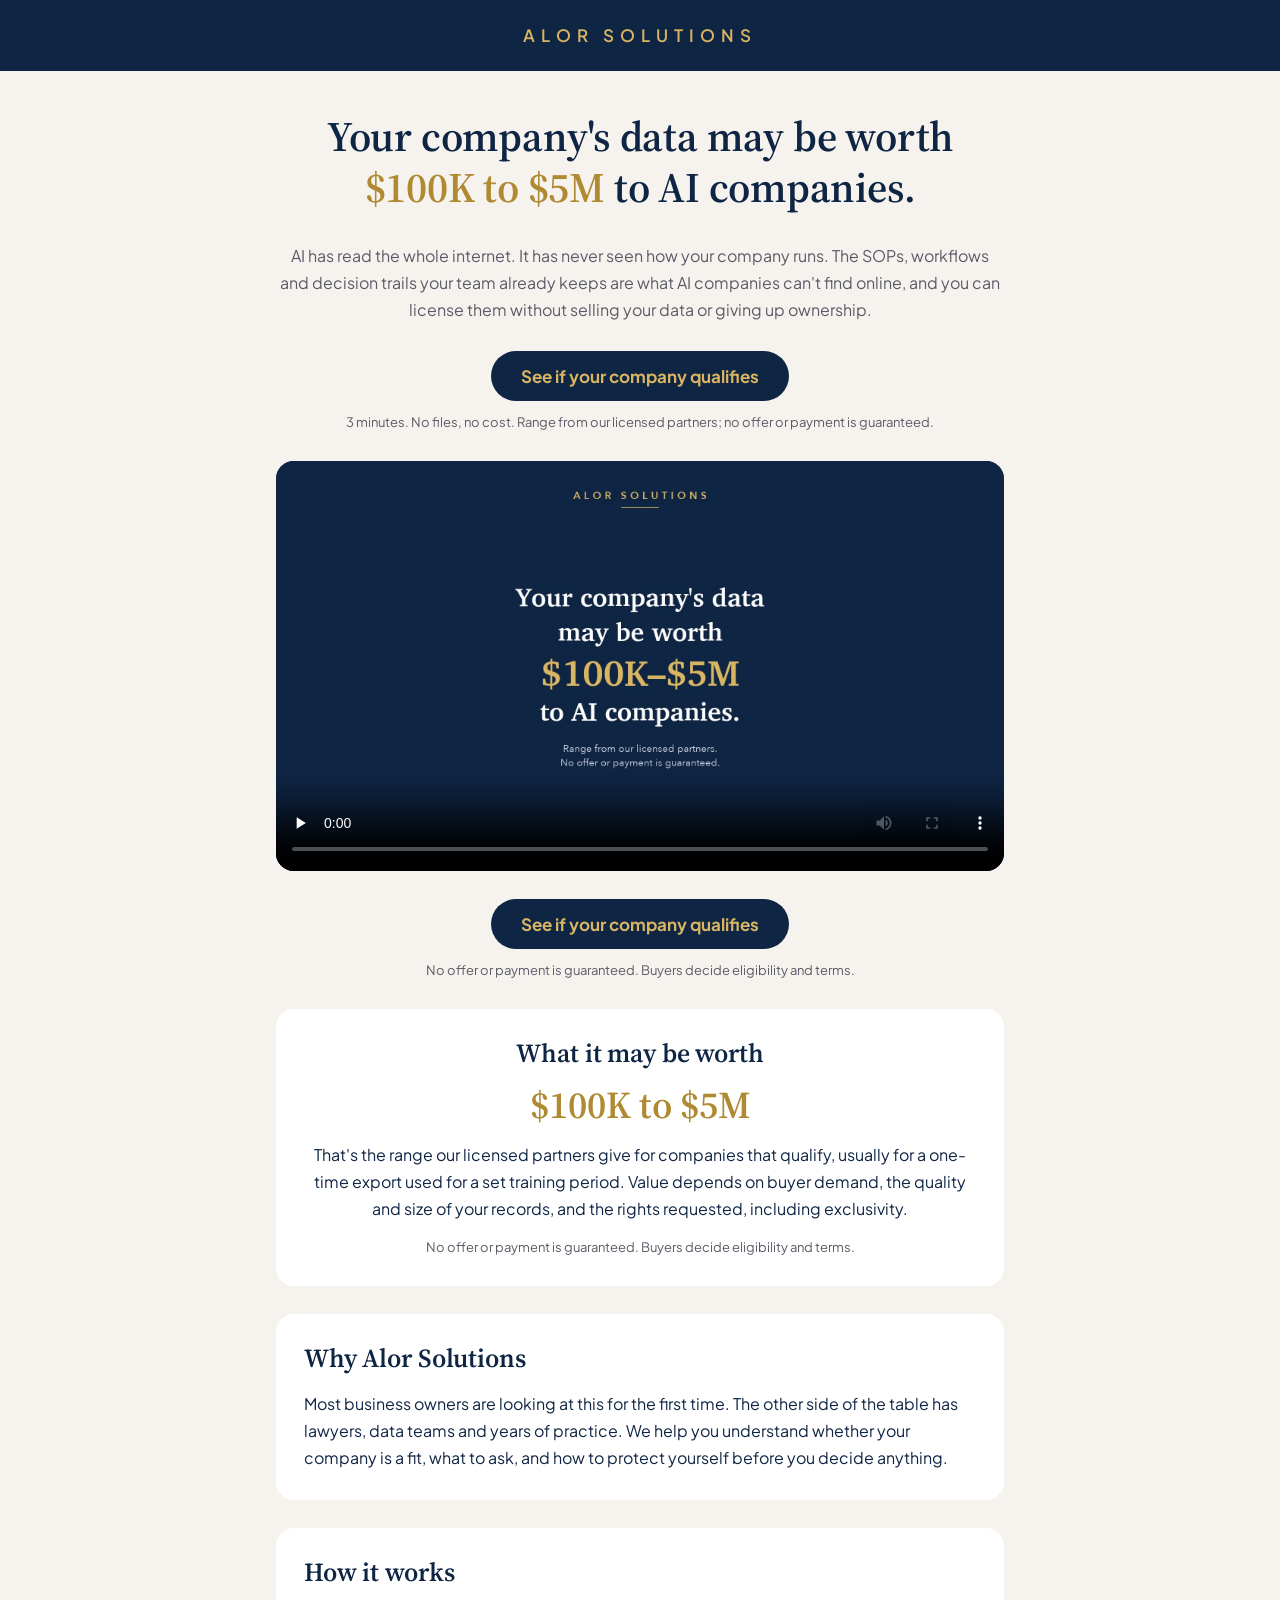
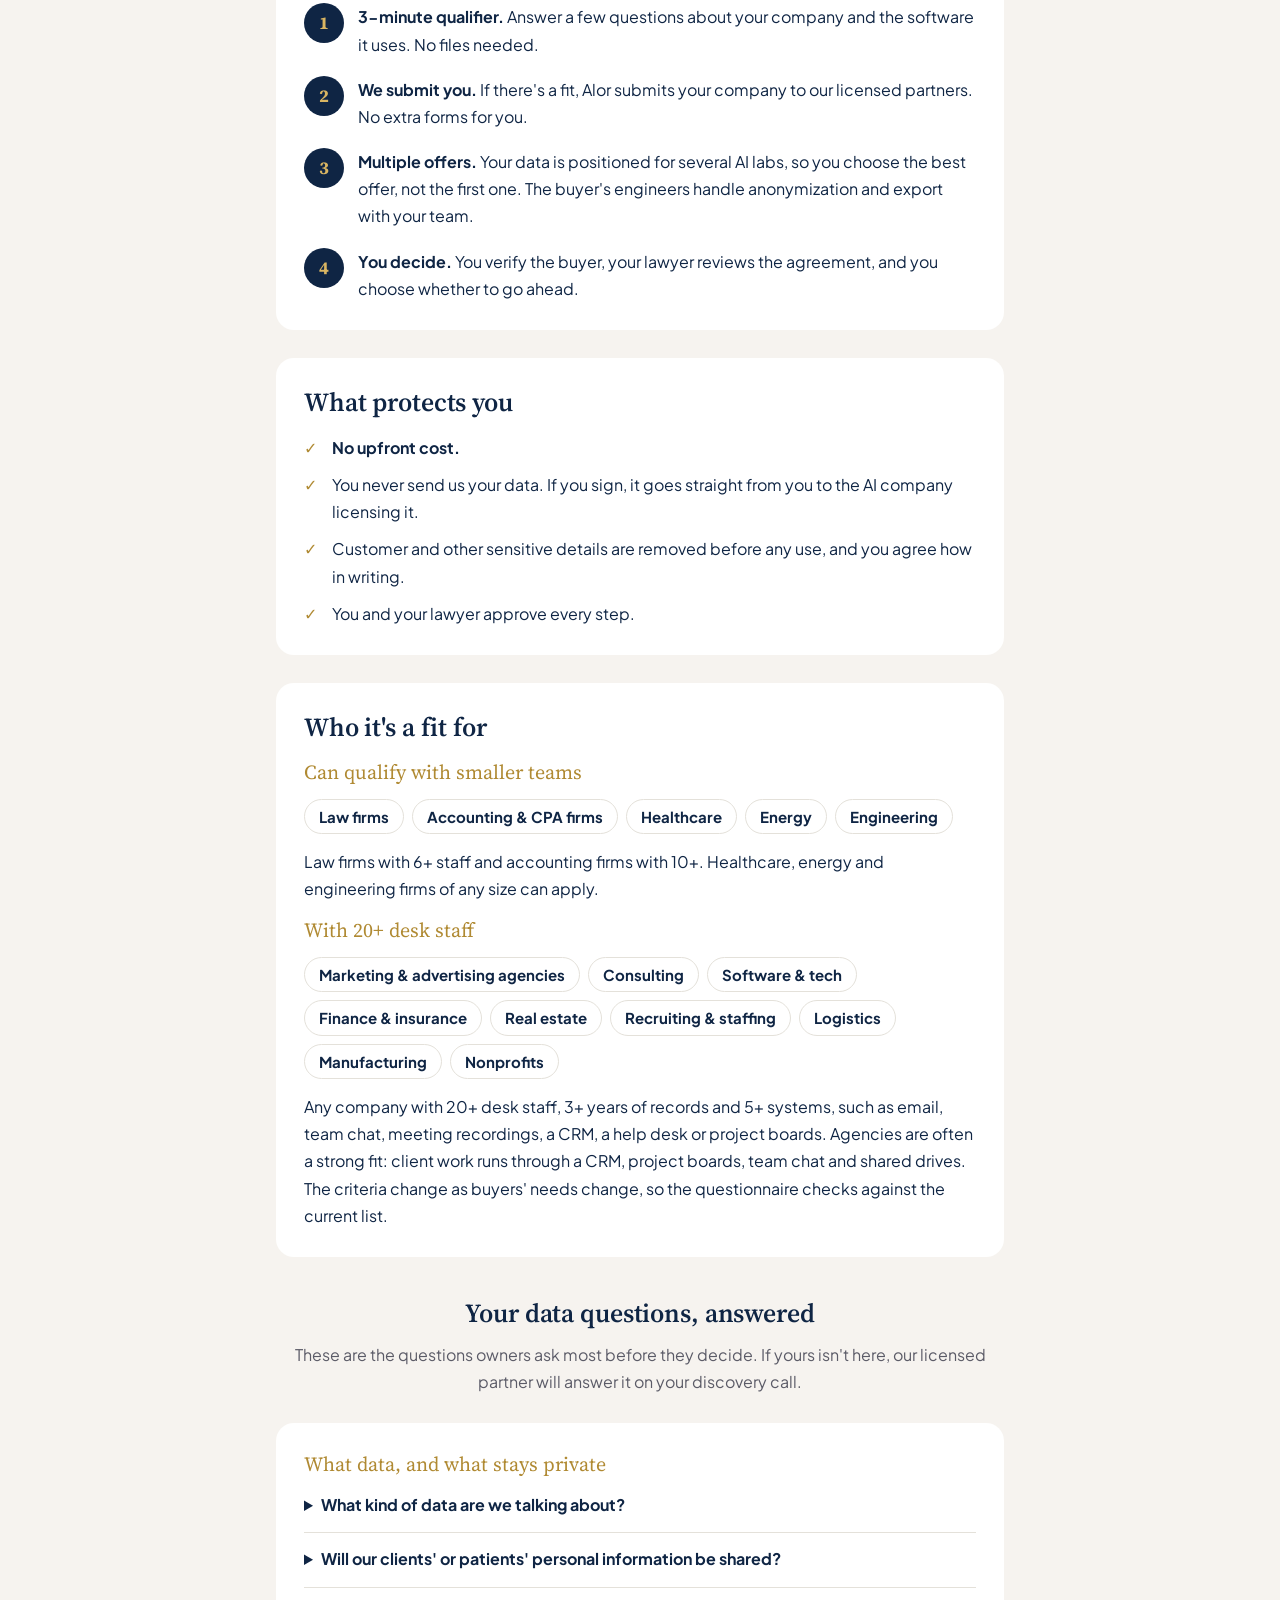
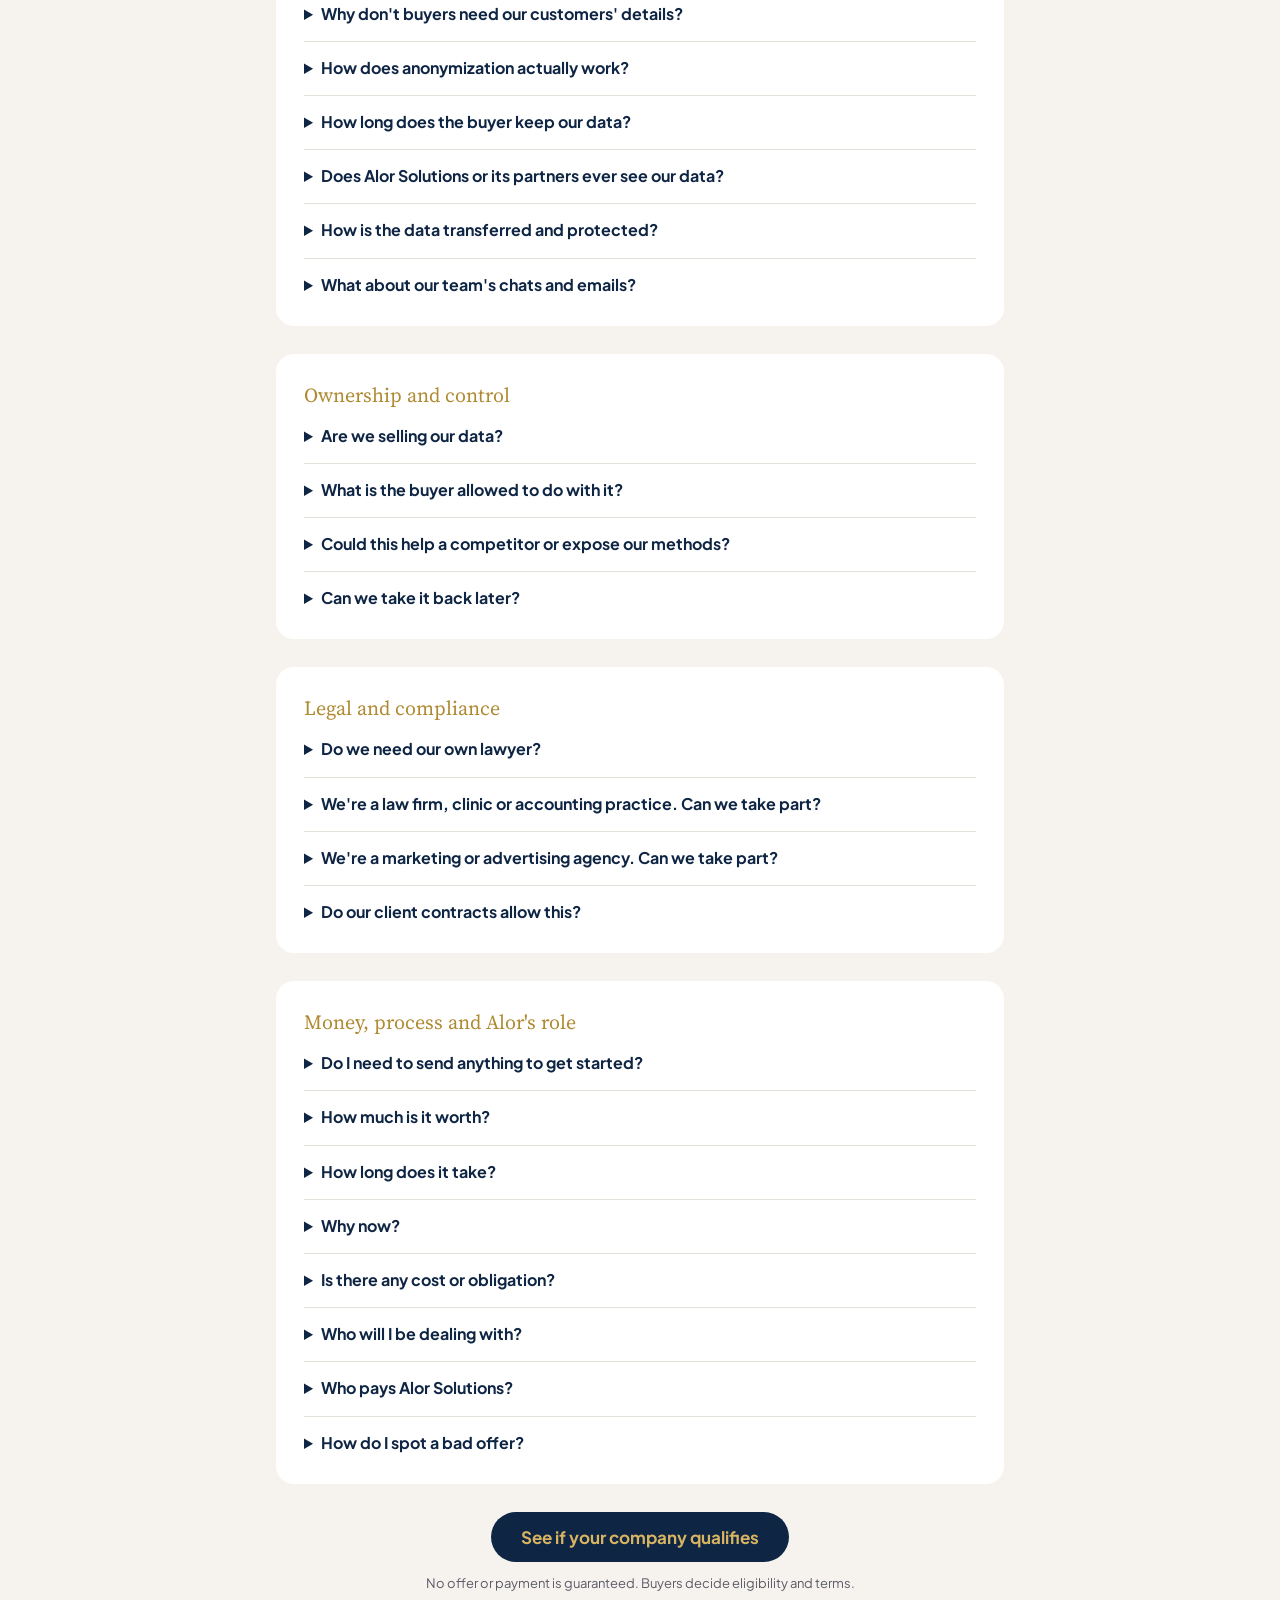
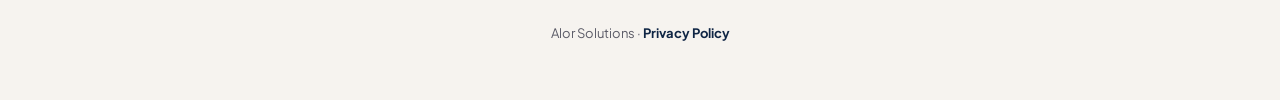
==== commit d20f79a1: "AI Data Funding: narrated videos, more company types, agency FAQ Co-Authored-By: Claude Opus 5.5 <no" ====
--- a/AIdataFunding/index.html
+++ b/AIdataFunding/index.html
@@ -9,7 +9,7 @@
 <meta property="og:description" content="See if your company qualifies in 3 minutes. No files, no cost.">
 <meta property="og:type" content="website">
 <meta property="og:url" content="https://alorsolutions.com/AIdataFunding/">
-<meta property="og:image" content="https://alorsolutions.com/AIdataFunding/poster-16x9.jpg">
+<meta property="og:image" content="https://alorsolutions.com/AIdataFunding/poster-voiced-16x9.jpg">
 <meta name="twitter:card" content="summary_large_image">
 <link rel="preconnect" href="https://fonts.googleapis.com"><link rel="preconnect" href="https://fonts.gstatic.com" crossorigin><link rel="stylesheet" href="https://fonts.googleapis.com/css2?family=Plus+Jakarta+Sans:wght@400;500;600;700;800&family=Source+Serif+4:opsz,wght@8..60,500;8..60,600&display=swap">
 <link rel="icon" href="/favicon.png">
@@ -26,8 +26,8 @@
     <p class="fine">3 minutes. No files, no cost. Range from our licensed partners; no offer or payment is guaranteed.</p>
   </div>
 
-  <video class="video h" src="alor-data-licensing-16x9.mp4" poster="poster-16x9.jpg" controls muted playsinline preload="none" aria-label="Alor Solutions: your company's data may be worth licensing"></video>
-  <video class="video v" src="alor-data-licensing-9x16.mp4" poster="poster-9x16.jpg" controls muted playsinline preload="none" aria-label="Alor Solutions: your company's data may be worth licensing"></video>
+  <video class="video h" src="alor-data-licensing-voiced-16x9.mp4" poster="poster-voiced-16x9.jpg" controls playsinline preload="none" aria-label="Alor Solutions: your company's data may be worth licensing"></video>
+  <video class="video v" src="alor-data-licensing-voiced-9x16.mp4" poster="poster-voiced-9x16.jpg" controls playsinline preload="none" aria-label="Alor Solutions: your company's data may be worth licensing"></video>
 
   <div class="cta-row">
     <a class="btn" href="qualify/">See if your company qualifies</a>
@@ -68,8 +68,12 @@
 
   <section class="card">
     <h2>Who it's a fit for</h2>
-    <div class="tags"><span class="tag">Legal</span><span class="tag">Accounting</span><span class="tag">Healthcare</span><span class="tag">Energy</span><span class="tag">Engineering</span></div>
-    <p>Firms in these fields can qualify with smaller teams. Other companies, including nonprofits, are a fit with 20+ desk staff, 3+ years of records and 5+ systems, such as email, team chat, meeting recordings, a CRM, a help desk or project boards. The criteria change as buyers' needs change, so the questionnaire checks against the current list.</p>
+    <p class="group">Can qualify with smaller teams</p>
+    <div class="tags"><span class="tag">Law firms</span><span class="tag">Accounting &amp; CPA firms</span><span class="tag">Healthcare</span><span class="tag">Energy</span><span class="tag">Engineering</span></div>
+    <p>Law firms with 6+ staff and accounting firms with 10+. Healthcare, energy and engineering firms of any size can apply.</p>
+    <p class="group">With 20+ desk staff</p>
+    <div class="tags"><span class="tag">Marketing &amp; advertising agencies</span><span class="tag">Consulting</span><span class="tag">Software &amp; tech</span><span class="tag">Finance &amp; insurance</span><span class="tag">Real estate</span><span class="tag">Recruiting &amp; staffing</span><span class="tag">Logistics</span><span class="tag">Manufacturing</span><span class="tag">Nonprofits</span></div>
+    <p>Any company with 20+ desk staff, 3+ years of records and 5+ systems, such as email, team chat, meeting recordings, a CRM, a help desk or project boards. Agencies are often a strong fit: client work runs through a CRM, project boards, team chat and shared drives. The criteria change as buyers' needs change, so the questionnaire checks against the current list.</p>
   </section>
 
   <section class="faq-head">
@@ -101,6 +105,7 @@
     <h3 class="group">Legal and compliance</h3>
     <details><summary>Do we need our own lawyer?</summary><p>Yes. Have your own legal adviser review the buyer and the agreement before you sign. We help you prepare the right questions, but we don't give legal advice.</p></details>
     <details><summary>We're a law firm, clinic or accounting practice. Can we take part?</summary><p>These fields are among the strongest fits, and they carry extra rules: client confidentiality and privilege for law firms, health privacy rules such as HIPAA for healthcare, and professional secrecy for accountants. Your counsel decides which records can be included and how.</p></details>
+    <details><summary>We're a marketing or advertising agency. Can we take part?</summary><p>Yes, with 20+ desk staff, 3+ years of records and 5+ systems. What buyers value is how your team runs client work: briefs, approvals, revisions and reporting across your CRM, project boards and team chat. Much of that work involves your clients' information, so check your client contracts first. Client names and details are removed before any use, and you decide what is left out.</p></details>
     <details><summary>Do our client contracts allow this?</summary><p>Check them. Engagement letters, NDAs, privacy policies and data processing agreements can limit how you use information about clients. Records that are purely internal, such as your own SOPs and templates, are usually simpler.</p></details>
   </section>
 
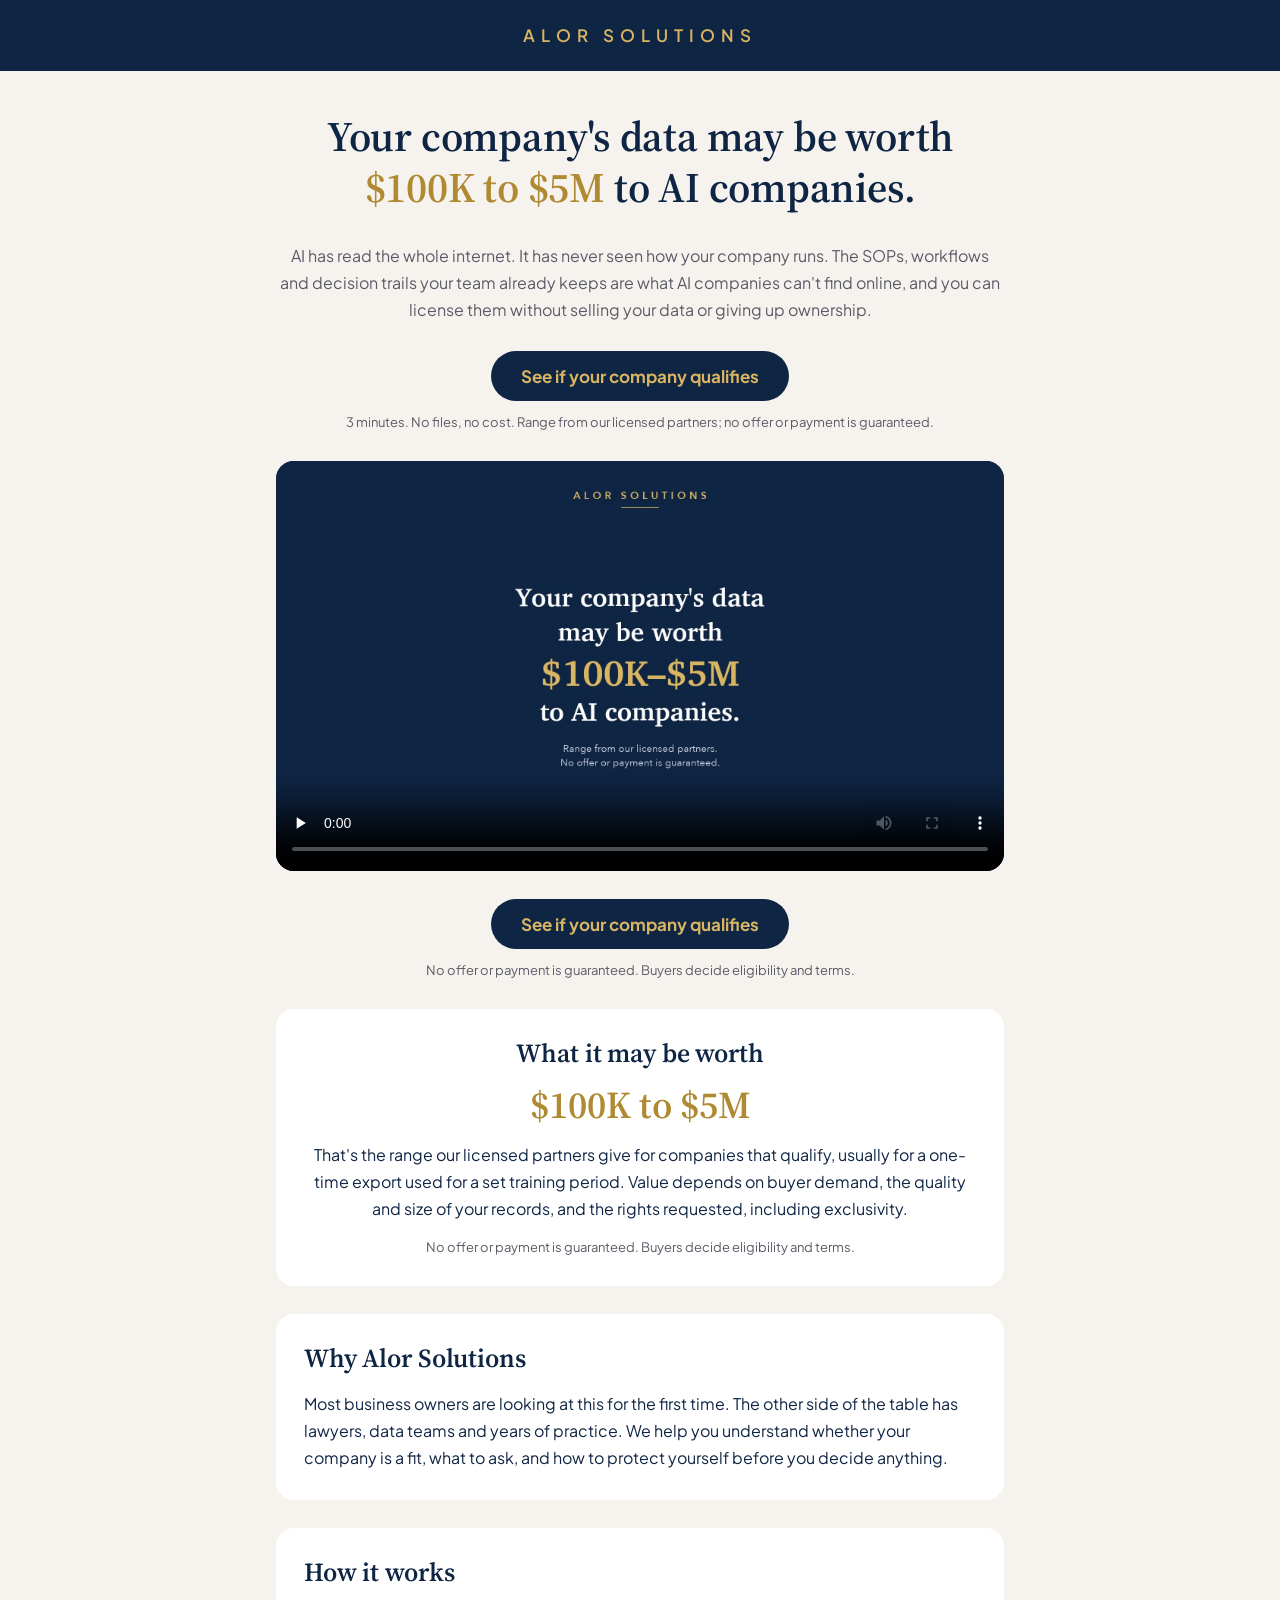
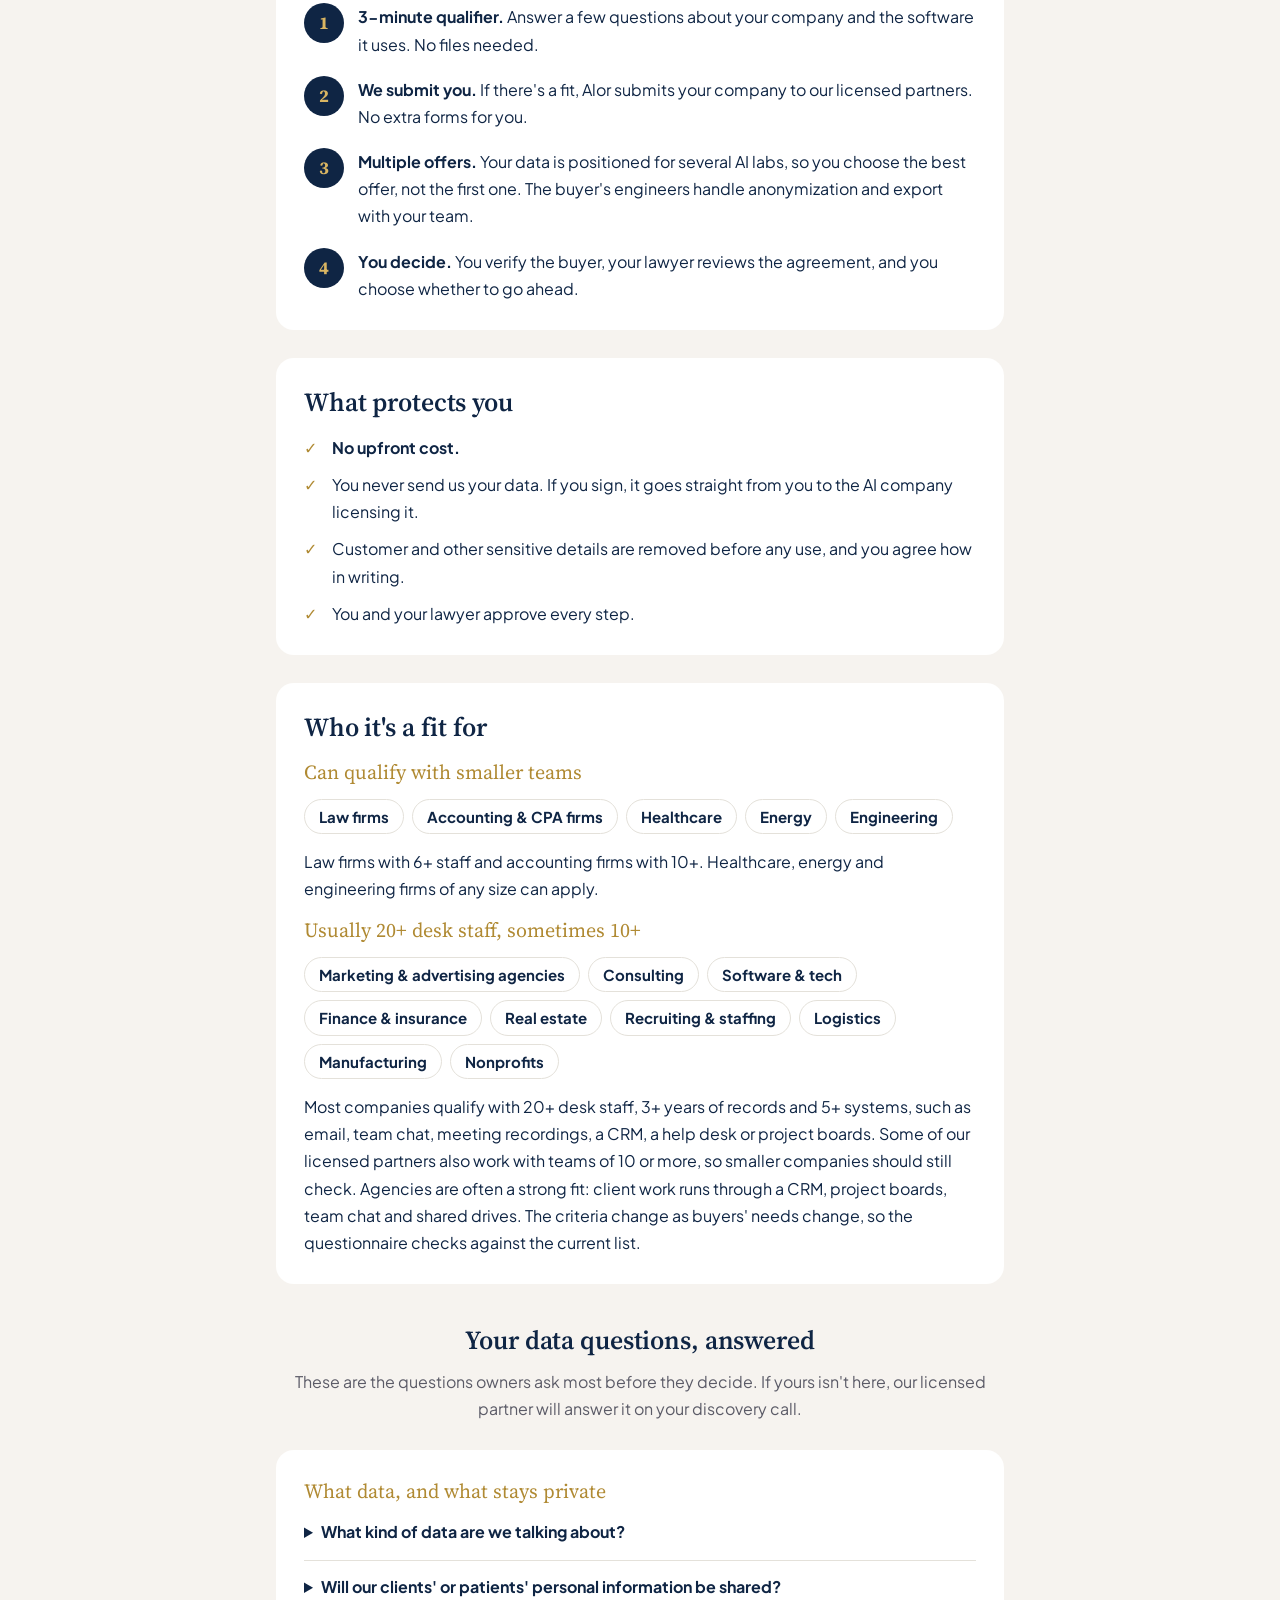
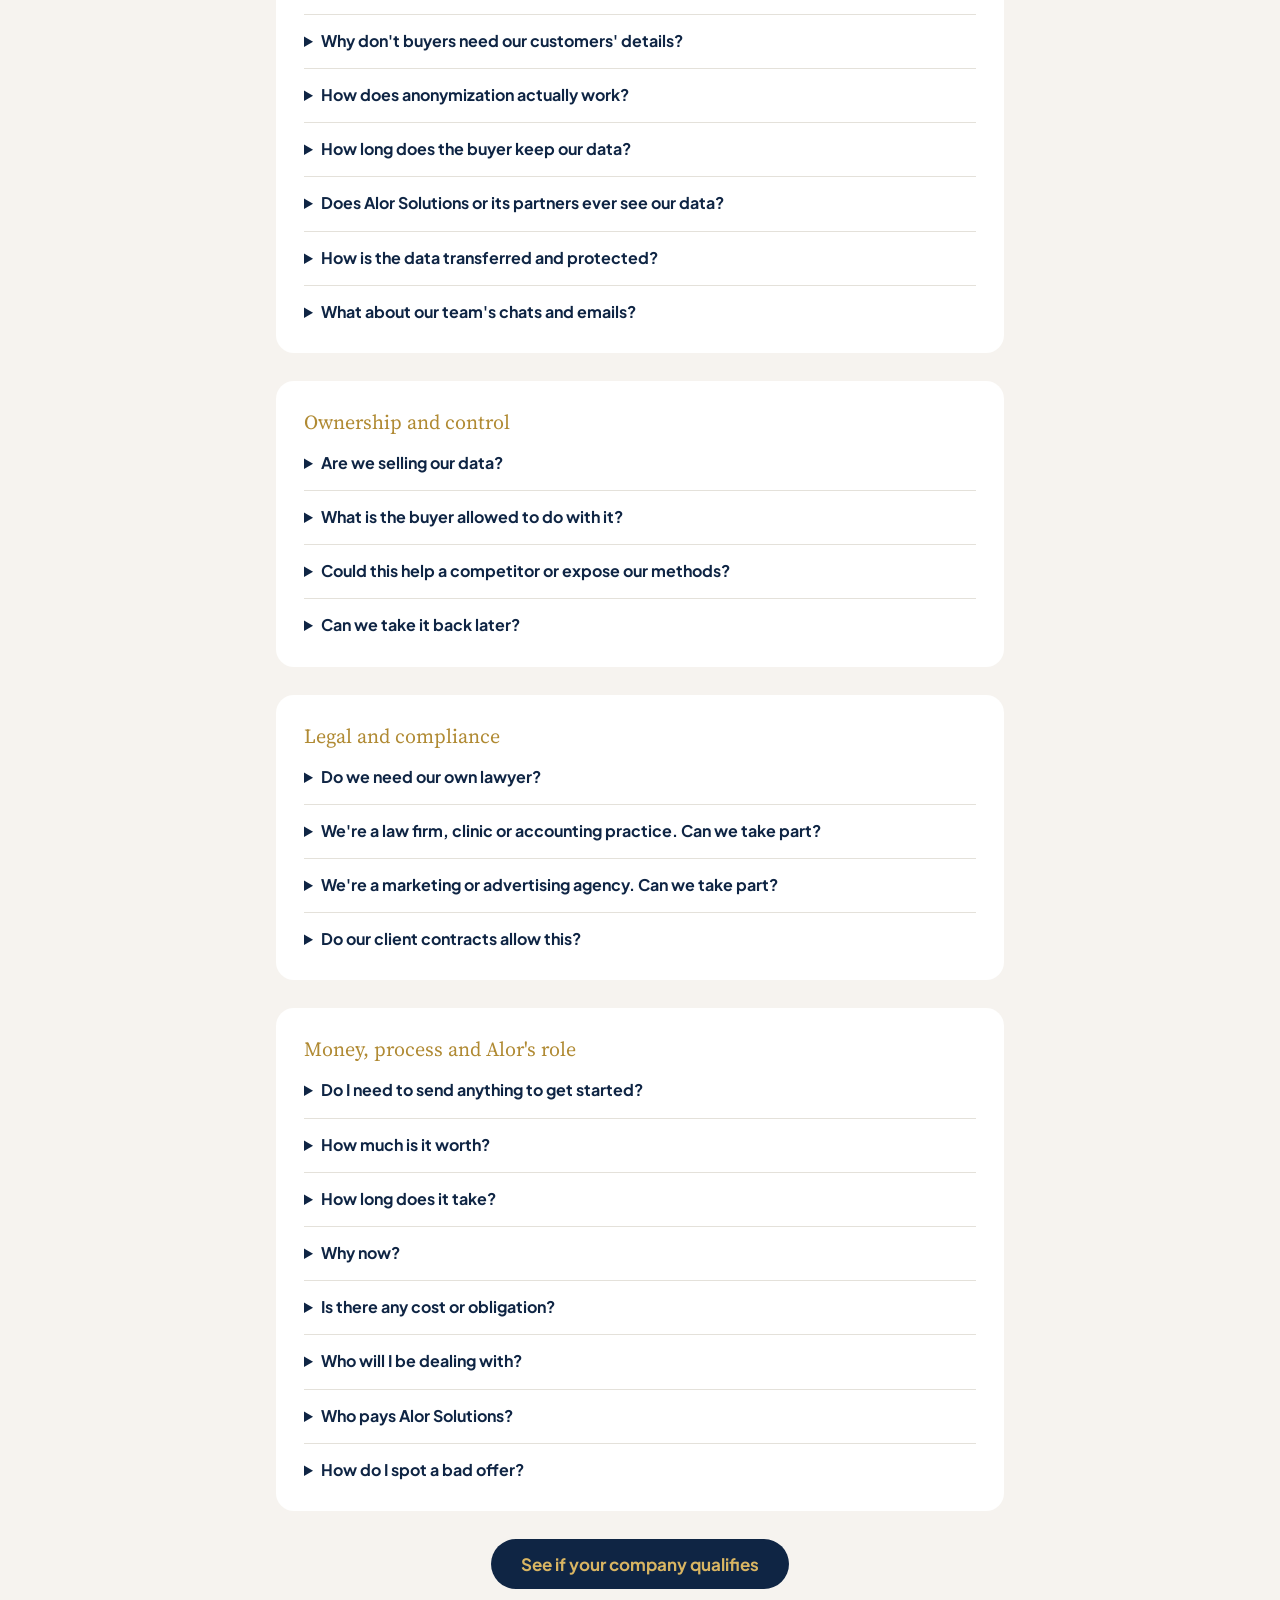
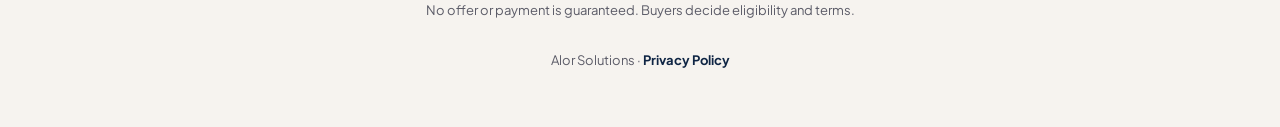
==== commit 37e38871: "AI Data Funding: note that some teams of 10+ can qualify Co-Authored-By: Claude Opus 5.5 <noreply@an" ====
--- a/AIdataFunding/index.html
+++ b/AIdataFunding/index.html
@@ -71,9 +71,9 @@
     <p class="group">Can qualify with smaller teams</p>
     <div class="tags"><span class="tag">Law firms</span><span class="tag">Accounting &amp; CPA firms</span><span class="tag">Healthcare</span><span class="tag">Energy</span><span class="tag">Engineering</span></div>
     <p>Law firms with 6+ staff and accounting firms with 10+. Healthcare, energy and engineering firms of any size can apply.</p>
-    <p class="group">With 20+ desk staff</p>
+    <p class="group">Usually 20+ desk staff, sometimes 10+</p>
     <div class="tags"><span class="tag">Marketing &amp; advertising agencies</span><span class="tag">Consulting</span><span class="tag">Software &amp; tech</span><span class="tag">Finance &amp; insurance</span><span class="tag">Real estate</span><span class="tag">Recruiting &amp; staffing</span><span class="tag">Logistics</span><span class="tag">Manufacturing</span><span class="tag">Nonprofits</span></div>
-    <p>Any company with 20+ desk staff, 3+ years of records and 5+ systems, such as email, team chat, meeting recordings, a CRM, a help desk or project boards. Agencies are often a strong fit: client work runs through a CRM, project boards, team chat and shared drives. The criteria change as buyers' needs change, so the questionnaire checks against the current list.</p>
+    <p>Most companies qualify with 20+ desk staff, 3+ years of records and 5+ systems, such as email, team chat, meeting recordings, a CRM, a help desk or project boards. Some of our licensed partners also work with teams of 10 or more, so smaller companies should still check. Agencies are often a strong fit: client work runs through a CRM, project boards, team chat and shared drives. The criteria change as buyers' needs change, so the questionnaire checks against the current list.</p>
   </section>
 
   <section class="faq-head">
@@ -105,7 +105,7 @@
     <h3 class="group">Legal and compliance</h3>
     <details><summary>Do we need our own lawyer?</summary><p>Yes. Have your own legal adviser review the buyer and the agreement before you sign. We help you prepare the right questions, but we don't give legal advice.</p></details>
     <details><summary>We're a law firm, clinic or accounting practice. Can we take part?</summary><p>These fields are among the strongest fits, and they carry extra rules: client confidentiality and privilege for law firms, health privacy rules such as HIPAA for healthcare, and professional secrecy for accountants. Your counsel decides which records can be included and how.</p></details>
-    <details><summary>We're a marketing or advertising agency. Can we take part?</summary><p>Yes, with 20+ desk staff, 3+ years of records and 5+ systems. What buyers value is how your team runs client work: briefs, approvals, revisions and reporting across your CRM, project boards and team chat. Much of that work involves your clients' information, so check your client contracts first. Client names and details are removed before any use, and you decide what is left out.</p></details>
+    <details><summary>We're a marketing or advertising agency. Can we take part?</summary><p>Yes. Usually that means 20+ desk staff, 3+ years of records and 5+ systems, and in some cases teams of 10 or more can qualify. What buyers value is how your team runs client work: briefs, approvals, revisions and reporting across your CRM, project boards and team chat. Much of that work involves your clients' information, so check your client contracts first. Client names and details are removed before any use, and you decide what is left out.</p></details>
     <details><summary>Do our client contracts allow this?</summary><p>Check them. Engagement letters, NDAs, privacy policies and data processing agreements can limit how you use information about clients. Records that are purely internal, such as your own SOPs and templates, are usually simpler.</p></details>
   </section>
 
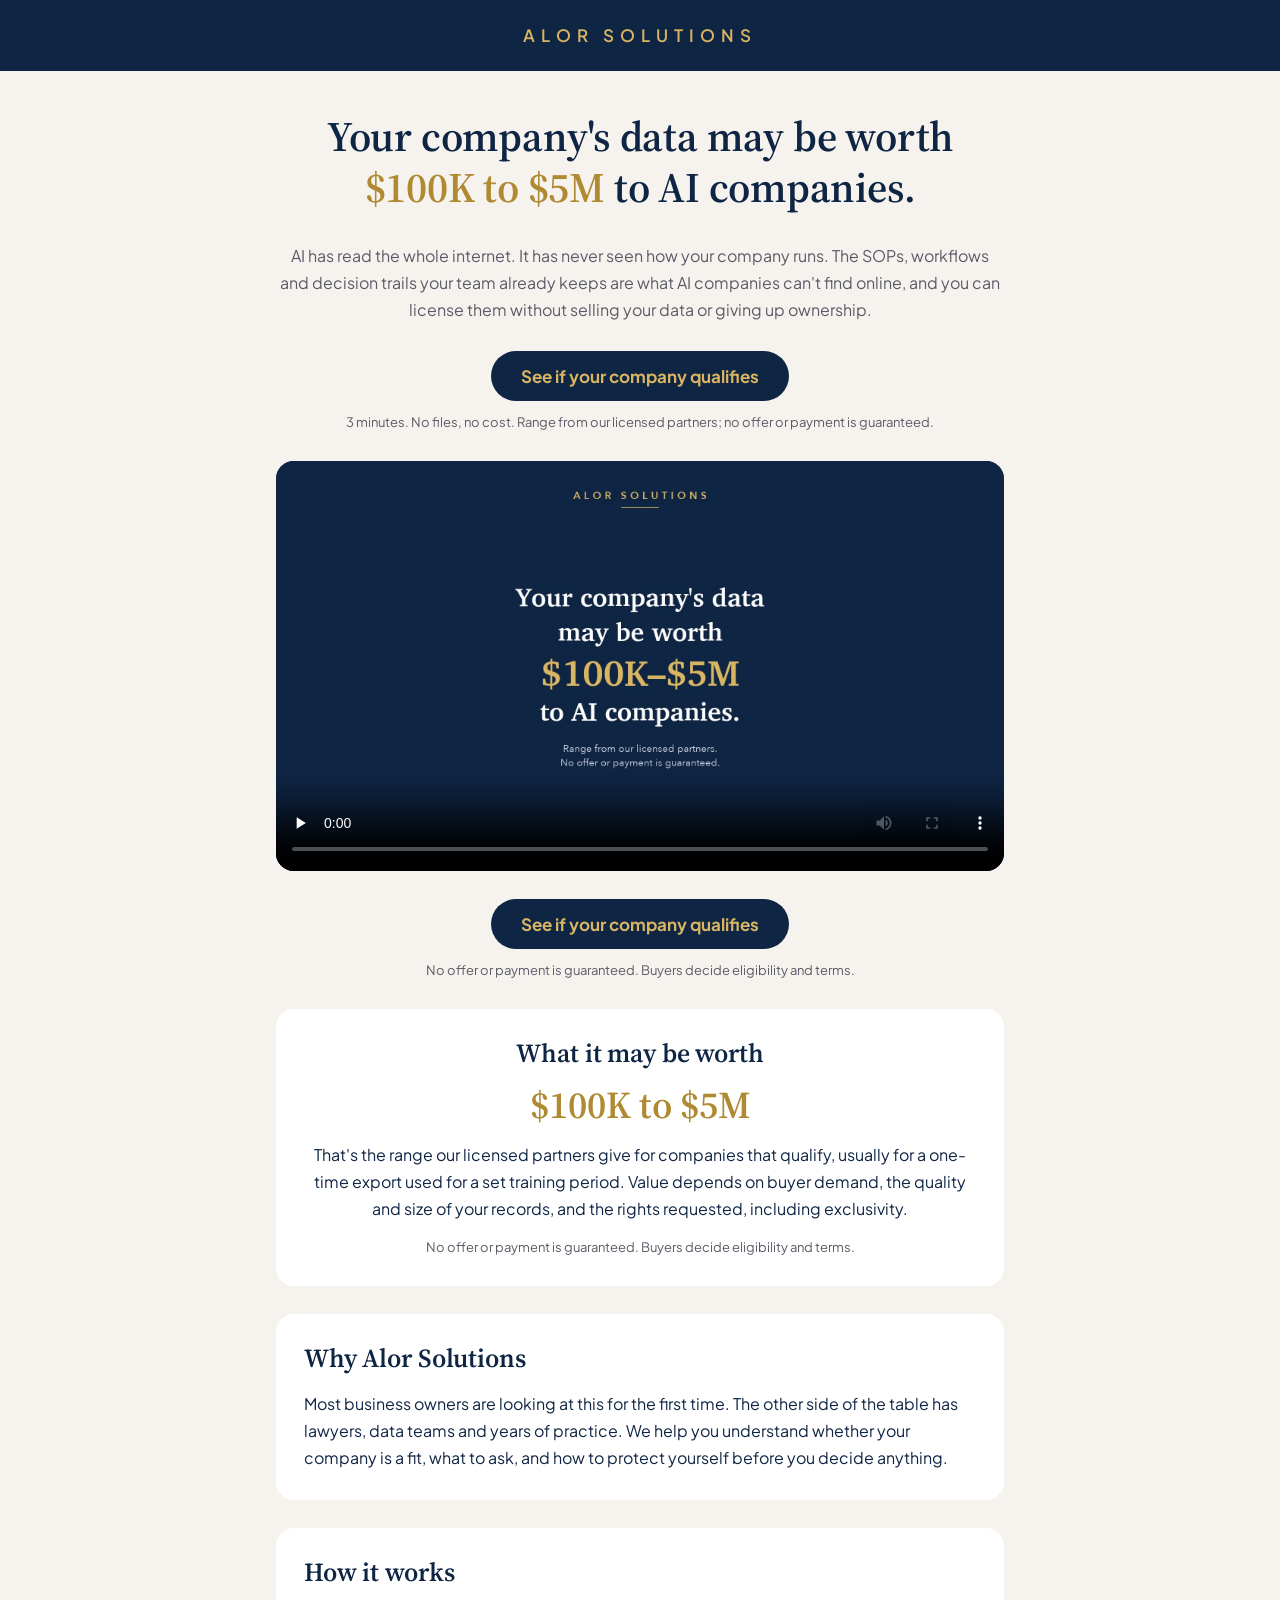
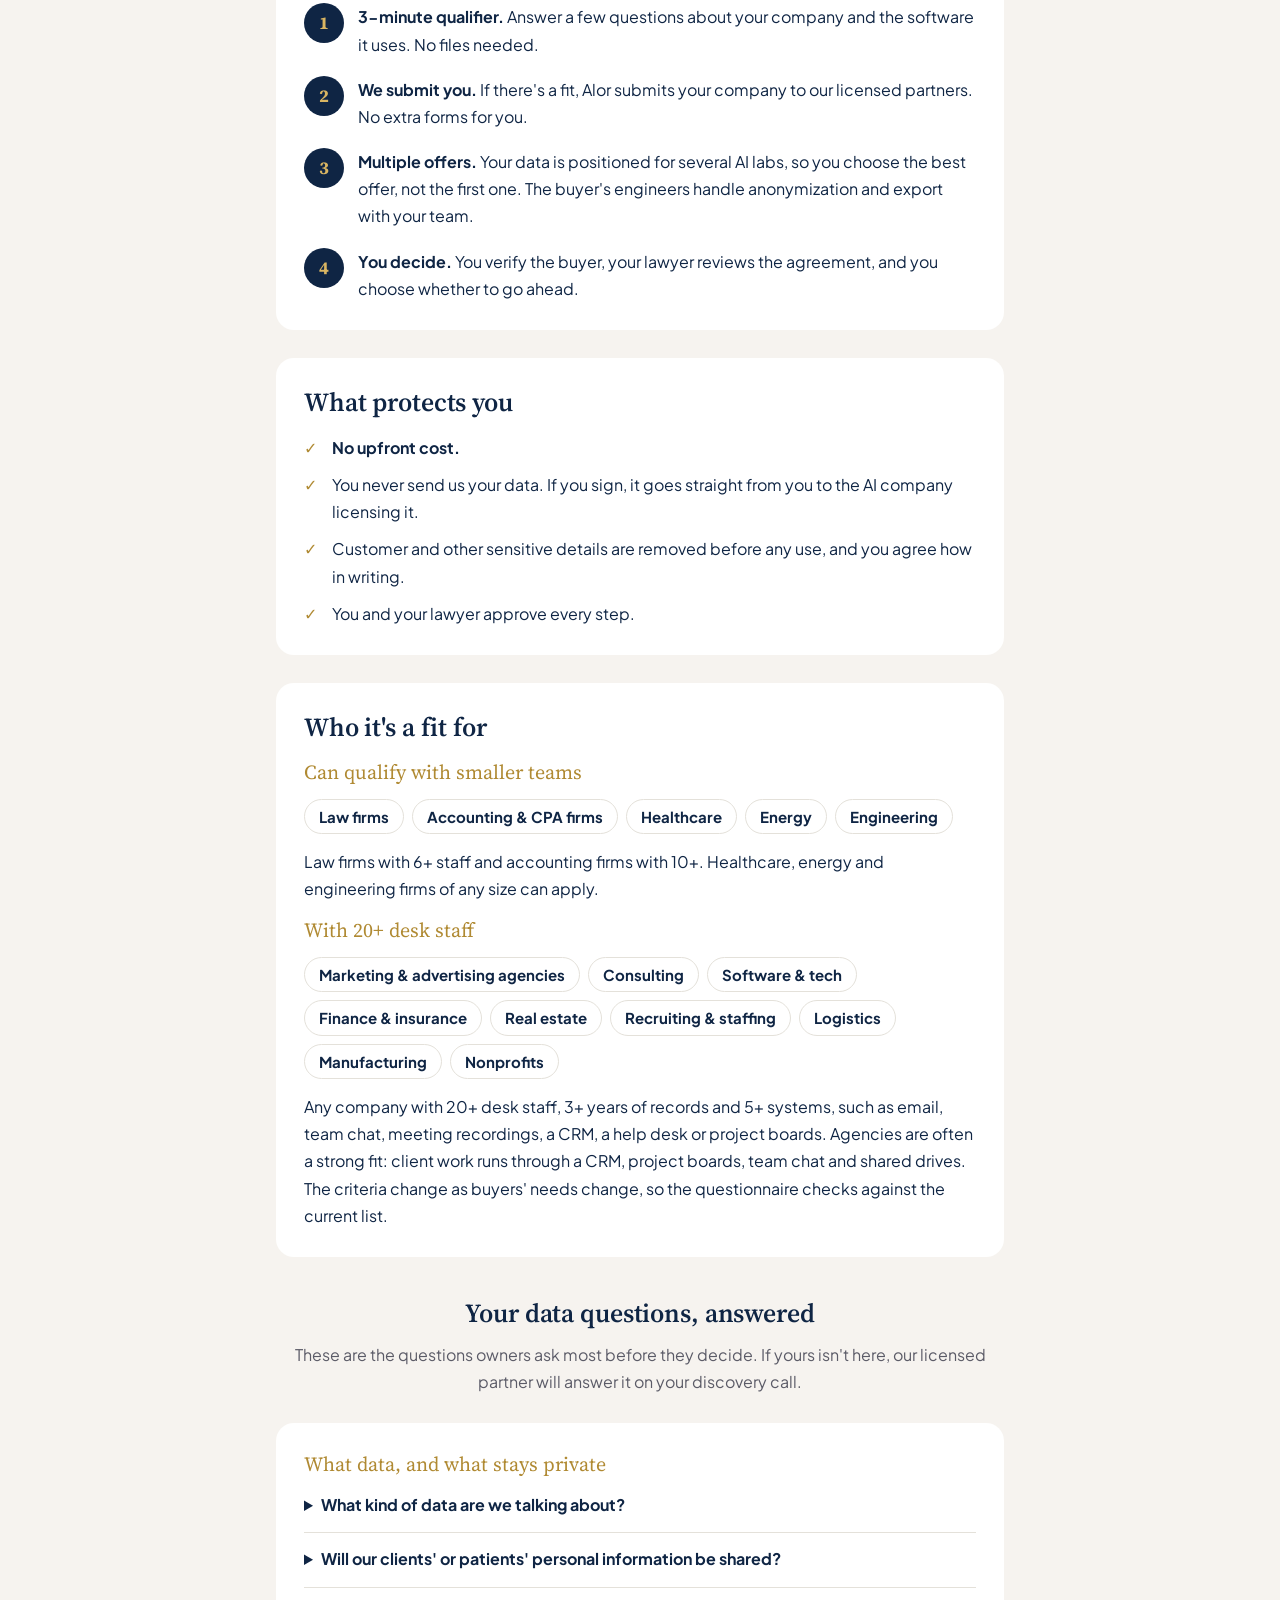
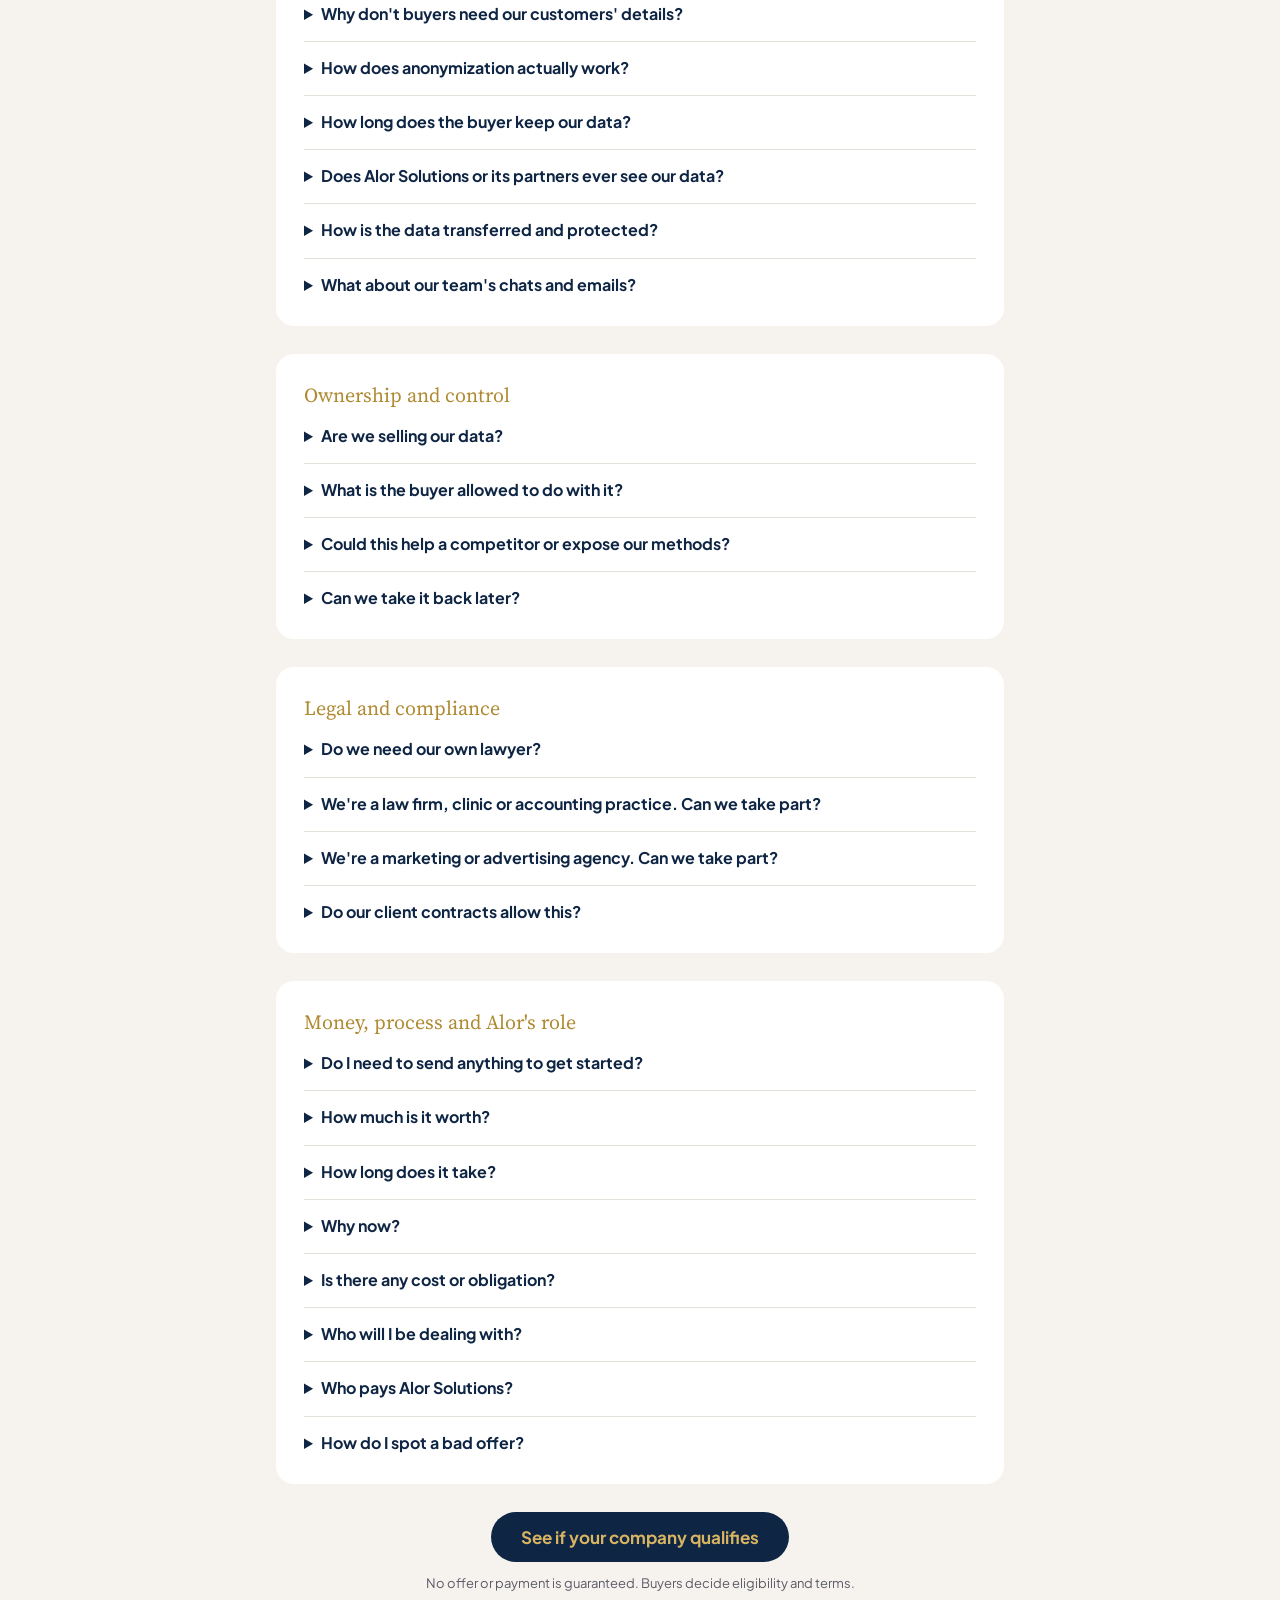
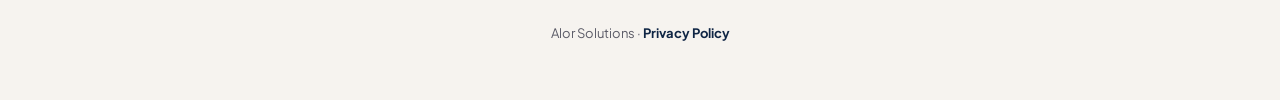
==== commit e6042ee7: "Revert the 10+ staff wording until the partner minimum is confirmed Co-Authored-By: Claude Opus 5.5 " ====
--- a/AIdataFunding/index.html
+++ b/AIdataFunding/index.html
@@ -71,9 +71,9 @@
     <p class="group">Can qualify with smaller teams</p>
     <div class="tags"><span class="tag">Law firms</span><span class="tag">Accounting &amp; CPA firms</span><span class="tag">Healthcare</span><span class="tag">Energy</span><span class="tag">Engineering</span></div>
     <p>Law firms with 6+ staff and accounting firms with 10+. Healthcare, energy and engineering firms of any size can apply.</p>
-    <p class="group">Usually 20+ desk staff, sometimes 10+</p>
+    <p class="group">With 20+ desk staff</p>
     <div class="tags"><span class="tag">Marketing &amp; advertising agencies</span><span class="tag">Consulting</span><span class="tag">Software &amp; tech</span><span class="tag">Finance &amp; insurance</span><span class="tag">Real estate</span><span class="tag">Recruiting &amp; staffing</span><span class="tag">Logistics</span><span class="tag">Manufacturing</span><span class="tag">Nonprofits</span></div>
-    <p>Most companies qualify with 20+ desk staff, 3+ years of records and 5+ systems, such as email, team chat, meeting recordings, a CRM, a help desk or project boards. Some of our licensed partners also work with teams of 10 or more, so smaller companies should still check. Agencies are often a strong fit: client work runs through a CRM, project boards, team chat and shared drives. The criteria change as buyers' needs change, so the questionnaire checks against the current list.</p>
+    <p>Any company with 20+ desk staff, 3+ years of records and 5+ systems, such as email, team chat, meeting recordings, a CRM, a help desk or project boards. Agencies are often a strong fit: client work runs through a CRM, project boards, team chat and shared drives. The criteria change as buyers' needs change, so the questionnaire checks against the current list.</p>
   </section>
 
   <section class="faq-head">
@@ -105,7 +105,7 @@
     <h3 class="group">Legal and compliance</h3>
     <details><summary>Do we need our own lawyer?</summary><p>Yes. Have your own legal adviser review the buyer and the agreement before you sign. We help you prepare the right questions, but we don't give legal advice.</p></details>
     <details><summary>We're a law firm, clinic or accounting practice. Can we take part?</summary><p>These fields are among the strongest fits, and they carry extra rules: client confidentiality and privilege for law firms, health privacy rules such as HIPAA for healthcare, and professional secrecy for accountants. Your counsel decides which records can be included and how.</p></details>
-    <details><summary>We're a marketing or advertising agency. Can we take part?</summary><p>Yes. Usually that means 20+ desk staff, 3+ years of records and 5+ systems, and in some cases teams of 10 or more can qualify. What buyers value is how your team runs client work: briefs, approvals, revisions and reporting across your CRM, project boards and team chat. Much of that work involves your clients' information, so check your client contracts first. Client names and details are removed before any use, and you decide what is left out.</p></details>
+    <details><summary>We're a marketing or advertising agency. Can we take part?</summary><p>Yes, with 20+ desk staff, 3+ years of records and 5+ systems. What buyers value is how your team runs client work: briefs, approvals, revisions and reporting across your CRM, project boards and team chat. Much of that work involves your clients' information, so check your client contracts first. Client names and details are removed before any use, and you decide what is left out.</p></details>
     <details><summary>Do our client contracts allow this?</summary><p>Check them. Engagement letters, NDAs, privacy policies and data processing agreements can limit how you use information about clients. Records that are purely internal, such as your own SOPs and templates, are usually simpler.</p></details>
   </section>
 
